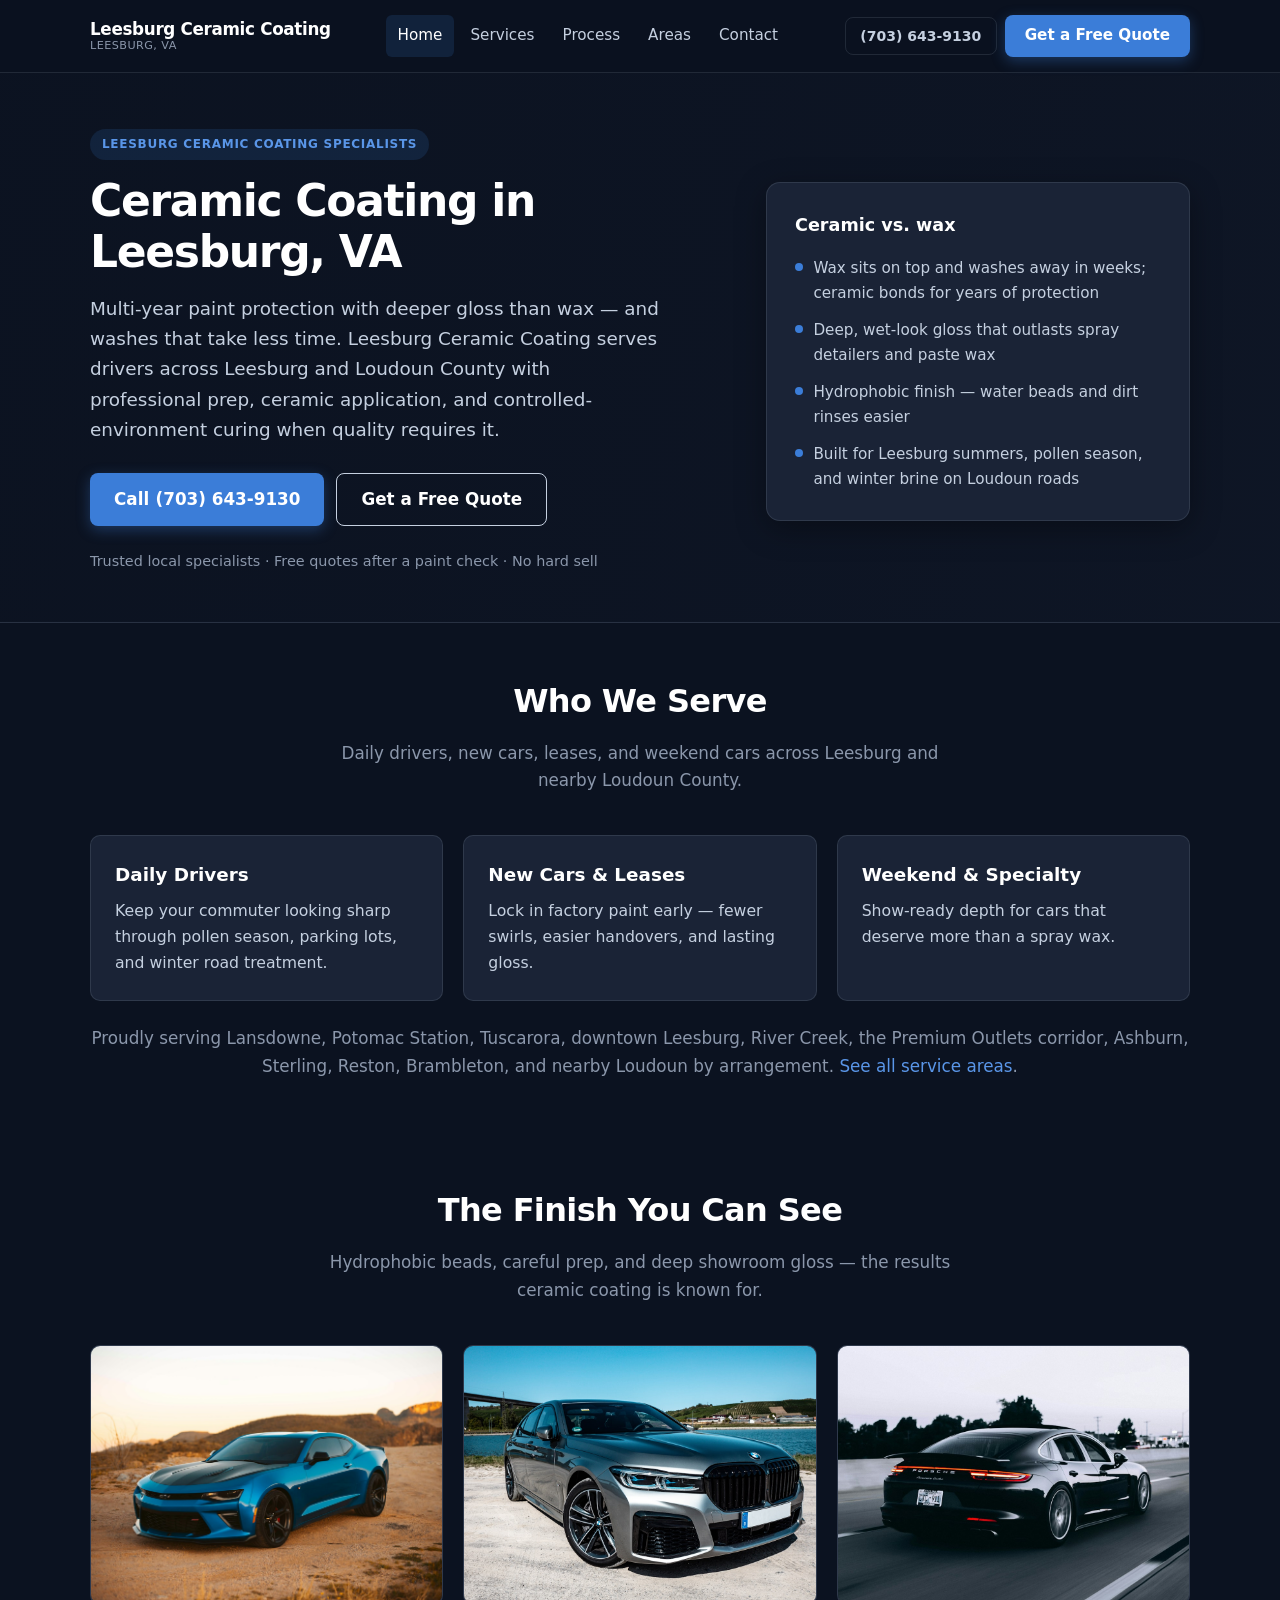
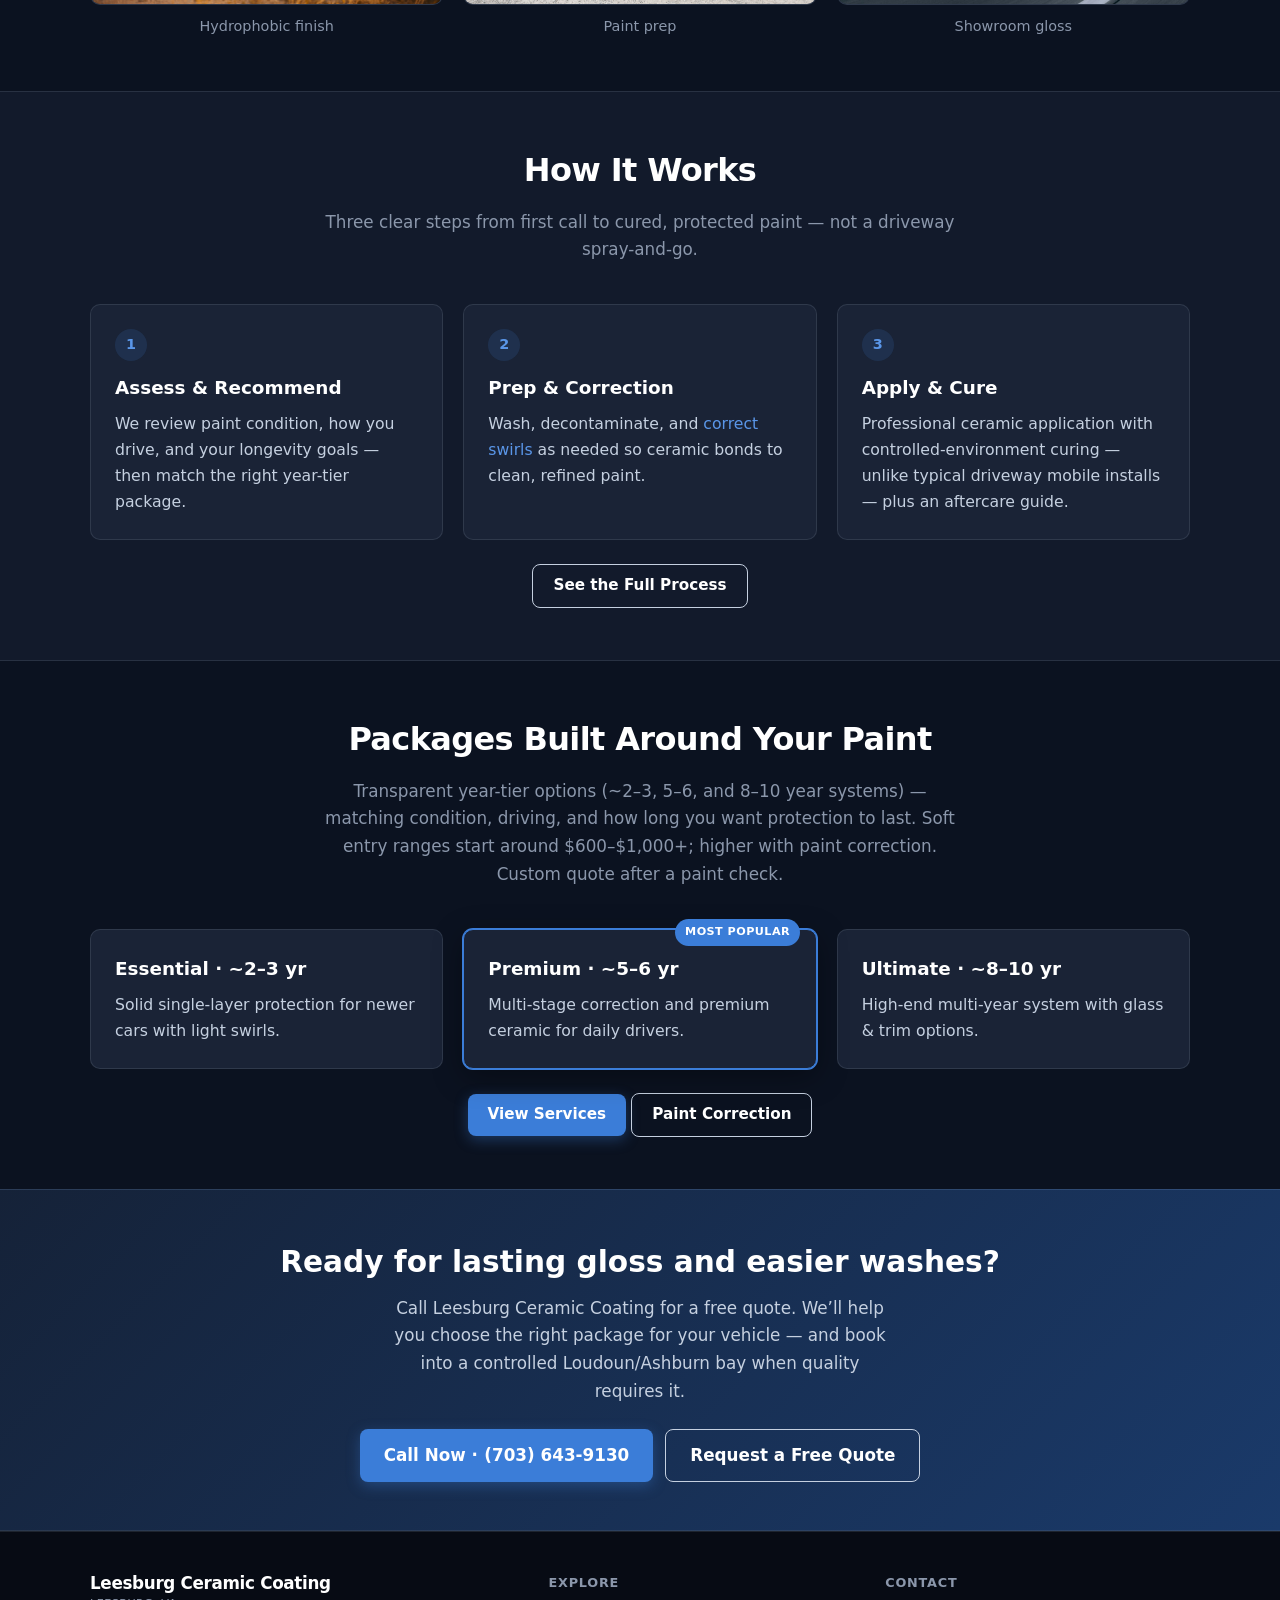
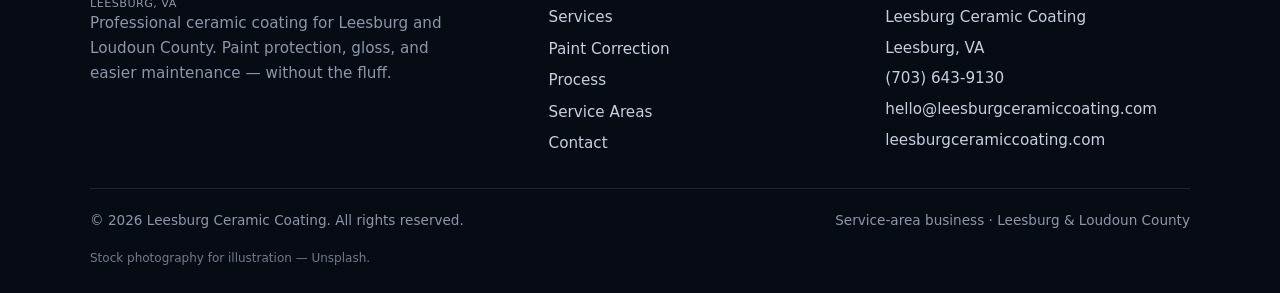
==== index.html @ f0e0c781 "Add CallRail swap.js tracking" ====
<!DOCTYPE html>
<html lang="en">
<head>
  <meta charset="UTF-8">
  <meta name="viewport" content="width=device-width, initial-scale=1">
  <title>Ceramic Coating in Leesburg, VA | Leesburg Ceramic Coating</title>
  <meta name="description" content="Ceramic coating in Leesburg, VA — multi-year paint protection, deeper gloss than wax, and easier washes. Loudoun County ceramic coating specialists. Call (703) 643-9130 for a free quote.">
  <link rel="canonical" href="https://leesburgceramiccoating.com/">
  <meta property="og:type" content="website">
  <meta property="og:title" content="Ceramic Coating in Leesburg, VA | Leesburg Ceramic Coating">
  <meta property="og:description" content="Ceramic coating in Leesburg, VA — multi-year paint protection, deeper gloss than wax, and easier washes. Call (703) 643-9130 for a free quote.">
  <meta property="og:url" content="https://leesburgceramiccoating.com/">
  <meta property="og:site_name" content="Leesburg Ceramic Coating">
  <meta name="twitter:card" content="summary">
  <meta name="twitter:title" content="Ceramic Coating in Leesburg, VA | Leesburg Ceramic Coating">
  <meta name="twitter:description" content="Ceramic coating in Leesburg, VA. Call (703) 643-9130 for a free quote.">
  <link rel="icon" href="favicon.svg" type="image/svg+xml">
  <link rel="stylesheet" href="css/styles.css">
  <script type="application/ld+json">
  {
    "@context": "https://schema.org",
    "@type": "LocalBusiness",
    "name": "Leesburg Ceramic Coating",
    "url": "https://leesburgceramiccoating.com",
    "telephone": "+17036439130",
    "email": "hello@leesburgceramiccoating.com",
    "priceRange": "$$",
    "description": "Leesburg ceramic coating specialists serving Leesburg and Loudoun County, VA. Controlled-environment curing when quality requires it.",
    "areaServed": [
      {"@type": "City", "name": "Leesburg", "containedInPlace": {"@type": "State", "name": "Virginia"}},
      {"@type": "Place", "name": "Lansdowne"},
      {"@type": "Place", "name": "River Creek"},
      {"@type": "Place", "name": "Potomac Station"},
      {"@type": "Place", "name": "Tuscarora"},
      {"@type": "Place", "name": "Downtown Leesburg"},
      {"@type": "Place", "name": "Exeter"},
      {"@type": "Place", "name": "Raspberry Falls"},
      {"@type": "City", "name": "Ashburn"},
      {"@type": "City", "name": "Sterling"},
      {"@type": "City", "name": "Reston"},
      {"@type": "City", "name": "Brambleton"},
      {"@type": "City", "name": "Purcellville"},
      {"@type": "City", "name": "Hamilton"}
    ]
  }
  </script>
</head>
<body>
  <header class="site-header">
    <div class="container header-inner">
      <a class="logo" href="index.html">Leesburg Ceramic Coating<span>Leesburg, VA</span></a>
      <button class="nav-toggle" type="button" aria-expanded="false" aria-controls="main-nav">Menu</button>
      <nav class="main-nav" id="main-nav" aria-label="Primary">
        <a href="index.html" aria-current="page">Home</a>
        <a href="services.html">Services</a>
        <a href="process.html">Process</a>
        <a href="areas.html">Areas</a>
        <a href="contact.html">Contact</a>
      </nav>
      <div class="header-cta">
        <a class="btn btn-ghost js-phone-link js-phone" href="tel:+17036439130">(703) 643-9130</a>
        <a class="btn btn-primary" href="contact.html">Get a Free Quote</a>
      </div>
    </div>
  </header>

  <main>
    <section class="hero hero--photo" style="--hero-bg: url('images/sports-car.jpg')">
      <div class="container hero-grid">
        <div>
          <p class="hero-badge">Leesburg ceramic coating specialists</p>
          <h1>Ceramic Coating in Leesburg, VA</h1>
          <p class="hero-lead">Multi-year paint protection with deeper gloss than wax — and washes that take less time. Leesburg Ceramic Coating serves drivers across Leesburg and Loudoun County with professional prep, ceramic application, and controlled-environment curing when quality requires it.</p>
          <div class="hero-actions">
            <a class="btn btn-primary btn-lg js-phone-link" href="tel:+17036439130">Call <span class="js-phone">(703) 643-9130</span></a>
            <a class="btn btn-outline btn-lg" href="contact.html">Get a Free Quote</a>
          </div>
          <p class="hero-note">Trusted local specialists · Free quotes after a paint check · No hard sell</p>
        </div>
        <aside class="hero-card" aria-label="Why choose ceramic coating">
          <h2>Ceramic vs. wax</h2>
          <ul>
            <li>Wax sits on top and washes away in weeks; ceramic bonds for years of protection</li>
            <li>Deep, wet-look gloss that outlasts spray detailers and paste wax</li>
            <li>Hydrophobic finish — water beads and dirt rinses easier</li>
            <li>Built for Leesburg summers, pollen season, and winter brine on Loudoun roads</li>
          </ul>
        </aside>
      </div>
    </section>

    <section class="section">
      <div class="container">
        <div class="section-header">
          <h2>Who We Serve</h2>
          <p>Daily drivers, new cars, leases, and weekend cars across Leesburg and nearby Loudoun County.</p>
        </div>
        <div class="grid-3">
          <article class="card">
            <h3>Daily Drivers</h3>
            <p>Keep your commuter looking sharp through pollen season, parking lots, and winter road treatment.</p>
          </article>
          <article class="card">
            <h3>New Cars &amp; Leases</h3>
            <p>Lock in factory paint early — fewer swirls, easier handovers, and lasting gloss.</p>
          </article>
          <article class="card">
            <h3>Weekend &amp; Specialty</h3>
            <p>Show-ready depth for cars that deserve more than a spray wax.</p>
          </article>
        </div>
        <p class="text-center muted mt-3">Proudly serving Lansdowne, Potomac Station, Tuscarora, downtown Leesburg, River Creek, the Premium Outlets corridor, Ashburn, Sterling, Reston, Brambleton, and nearby Loudoun by arrangement. <a href="areas.html">See all service areas</a>.</p>
      </div>
    </section>

    <section class="section" aria-label="Finish gallery">
      <div class="container">
        <div class="section-header">
          <h2>The Finish You Can See</h2>
          <p>Hydrophobic beads, careful prep, and deep showroom gloss — the results ceramic coating is known for.</p>
        </div>
        <div class="photo-grid">
          <figure>
            <div class="img-frame"><img src="images/water-beads.jpg" alt="Water beading on ceramic-coated paint" width="800" height="520" loading="lazy"></div>
            <figcaption>Hydrophobic finish</figcaption>
          </figure>
          <figure>
            <div class="img-frame"><img src="images/detailing.jpg" alt="Paint detailing and surface prep" width="800" height="520" loading="lazy"></div>
            <figcaption>Paint prep</figcaption>
          </figure>
          <figure>
            <div class="img-frame"><img src="images/gloss.jpg" alt="High-gloss ceramic coated vehicle finish" width="800" height="520" loading="lazy"></div>
            <figcaption>Showroom gloss</figcaption>
          </figure>
        </div>
      </div>
    </section>

    <section class="section section-alt">
      <div class="container">
        <div class="section-header">
          <h2>How It Works</h2>
          <p>Three clear steps from first call to cured, protected paint — not a driveway spray-and-go.</p>
        </div>
        <div class="grid-3">
          <article class="card">
            <div class="step-num" aria-hidden="true">1</div>
            <h3>Assess &amp; Recommend</h3>
            <p>We review paint condition, how you drive, and your longevity goals — then match the right year-tier package.</p>
          </article>
          <article class="card">
            <div class="step-num" aria-hidden="true">2</div>
            <h3>Prep &amp; Correction</h3>
            <p>Wash, decontaminate, and <a href="paint-correction.html">correct swirls</a> as needed so ceramic bonds to clean, refined paint.</p>
          </article>
          <article class="card">
            <div class="step-num" aria-hidden="true">3</div>
            <h3>Apply &amp; Cure</h3>
            <p>Professional ceramic application with controlled-environment curing — unlike typical driveway mobile installs — plus an aftercare guide.</p>
          </article>
        </div>
        <p class="text-center mt-3"><a class="btn btn-outline" href="process.html">See the Full Process</a></p>
      </div>
    </section>

    <section class="section">
      <div class="container">
        <div class="section-header">
          <h2>Packages Built Around Your Paint</h2>
          <p>Transparent year-tier options (~2–3, 5–6, and 8–10 year systems) — matching condition, driving, and how long you want protection to last. Soft entry ranges start around $600–$1,000+; higher with paint correction. Custom quote after a paint check.</p>
        </div>
        <div class="grid-3">
          <article class="card">
            <h3>Essential · ~2–3 yr</h3>
            <p>Solid single-layer protection for newer cars with light swirls.</p>
          </article>
          <article class="card card-popular">
            <span class="card-badge">Most Popular</span>
            <h3>Premium · ~5–6 yr</h3>
            <p>Multi-stage correction and premium ceramic for daily drivers.</p>
          </article>
          <article class="card">
            <h3>Ultimate · ~8–10 yr</h3>
            <p>High-end multi-year system with glass &amp; trim options.</p>
          </article>
        </div>
        <p class="text-center mt-3"><a class="btn btn-primary" href="services.html">View Services</a> <a class="btn btn-outline" href="paint-correction.html">Paint Correction</a></p>
      </div>
    </section>

    <section class="cta-band">
      <div class="container">
        <h2>Ready for lasting gloss and easier washes?</h2>
        <p>Call Leesburg Ceramic Coating for a free quote. We’ll help you choose the right package for your vehicle — and book into a controlled Loudoun/Ashburn bay when quality requires it.</p>
        <div class="cta-actions">
          <a class="btn btn-primary btn-lg js-phone-link" href="tel:+17036439130">Call Now · <span class="js-phone">(703) 643-9130</span></a>
          <a class="btn btn-outline btn-lg" href="contact.html">Request a Free Quote</a>
        </div>
      </div>
    </section>
  </main>

  <footer class="site-footer">
    <div class="container">
      <div class="footer-grid">
        <div class="footer-brand">
          <a class="logo" href="index.html">Leesburg Ceramic Coating<span>Leesburg, VA</span></a>
          <p>Professional ceramic coating for Leesburg and Loudoun County. Paint protection, gloss, and easier maintenance — without the fluff.</p>
        </div>
        <div class="footer-col">
          <h3>Explore</h3>
          <ul>
            <li><a href="services.html">Services</a></li>
            <li><a href="paint-correction.html">Paint Correction</a></li>
            <li><a href="process.html">Process</a></li>
            <li><a href="areas.html">Service Areas</a></li>
            <li><a href="contact.html">Contact</a></li>
          </ul>
        </div>
        <div class="footer-col">
          <h3>Contact</h3>
          <div class="footer-nap">
            <span>Leesburg Ceramic Coating</span>
            <span>Leesburg, VA</span>
            <a class="js-phone-link js-phone" href="tel:+17036439130">(703) 643-9130</a>
            <a href="mailto:hello@leesburgceramiccoating.com">hello@leesburgceramiccoating.com</a>
            <a href="https://leesburgceramiccoating.com">leesburgceramiccoating.com</a>
          </div>
        </div>
      </div>
      <div class="footer-bottom">
        <span>&copy; <span id="y"></span> Leesburg Ceramic Coating. All rights reserved.</span>
        <span>Service-area business · Leesburg &amp; Loudoun County</span>
        <span class="footer-attr">Stock photography for illustration — Unsplash.</span>
      </div>
    </div>
  </footer>
  <script>document.getElementById("y").textContent = new Date().getFullYear();</script>
  <script src="js/config.js"></script>
  <script src="js/main.js"></script>
  <script type="text/javascript" src="https://cdn.callrail.com/companies/510680444/3d581bb9ada14aea2501/12/swap.js"></script>
</body>
</html>
---- css/styles.css ----
/* Leesburg Ceramic Coating — shared styles */
:root {
  --navy: #0b1220;
  --navy-2: #121a2b;
  --charcoal: #1a2336;
  --slate: #2a3548;
  --silver: #c5d0e0;
  --accent: #3b7dd8;
  --accent-hover: #5a96e8;
  --accent-soft: rgba(59, 125, 216, 0.15);
  --white: #ffffff;
  --off-white: #f4f6f9;
  --muted: #8b97ab;
  --text: #e8edf5;
  --text-dark: #1a2336;
  --border: rgba(197, 208, 224, 0.12);
  --radius: 10px;
  --shadow: 0 8px 30px rgba(0, 0, 0, 0.35);
  --max: 1100px;
  --header-h: 72px;
  --font: "Segoe UI", system-ui, -apple-system, BlinkMacSystemFont, "Helvetica Neue", Arial, sans-serif;
}

*, *::before, *::after { box-sizing: border-box; margin: 0; padding: 0; }

html { scroll-behavior: smooth; }

body {
  font-family: var(--font);
  background: var(--navy);
  color: var(--text);
  line-height: 1.65;
  font-size: 1.05rem;
  -webkit-font-smoothing: antialiased;
}

img { max-width: 100%; display: block; }
a { color: var(--accent-hover); text-decoration: none; }
a:hover { text-decoration: underline; }
ul { list-style: none; }

.container {
  width: min(100% - 2rem, var(--max));
  margin-inline: auto;
}

/* Header */
.site-header {
  position: sticky;
  top: 0;
  z-index: 100;
  background: rgba(11, 18, 32, 0.92);
  backdrop-filter: blur(12px);
  border-bottom: 1px solid var(--border);
}

.header-inner {
  display: flex;
  align-items: center;
  justify-content: space-between;
  gap: 1rem;
  min-height: var(--header-h);
}

.logo {
  font-weight: 700;
  font-size: 1.05rem;
  color: var(--white);
  letter-spacing: -0.02em;
  text-decoration: none;
  line-height: 1.25;
}
.logo:hover { text-decoration: none; color: var(--silver); }
.logo span { display: block; font-size: 0.7rem; font-weight: 500; color: var(--muted); letter-spacing: 0.04em; text-transform: uppercase; }

.nav-toggle {
  display: none;
  background: transparent;
  border: 1px solid var(--border);
  color: var(--white);
  padding: 0.45rem 0.7rem;
  border-radius: 6px;
  cursor: pointer;
  font-size: 0.9rem;
}

.nav-toggle[aria-expanded="true"] { border-color: var(--accent); }

.main-nav {
  display: flex;
  align-items: center;
  gap: 0.25rem;
}

.main-nav a {
  color: var(--silver);
  padding: 0.5rem 0.75rem;
  border-radius: 6px;
  font-size: 0.95rem;
  font-weight: 500;
  text-decoration: none;
}
.main-nav a:hover,
.main-nav a[aria-current="page"] {
  color: var(--white);
  background: var(--accent-soft);
  text-decoration: none;
}

.header-cta {
  display: flex;
  align-items: center;
  gap: 0.5rem;
  flex-shrink: 0;
}

.btn {
  display: inline-flex;
  align-items: center;
  justify-content: center;
  gap: 0.4rem;
  padding: 0.7rem 1.25rem;
  border-radius: 8px;
  font-weight: 600;
  font-size: 0.95rem;
  border: none;
  cursor: pointer;
  text-decoration: none;
  transition: background 0.15s, transform 0.1s, box-shadow 0.15s;
  line-height: 1.3;
}
.btn:hover { text-decoration: none; transform: translateY(-1px); }
.btn:active { transform: translateY(0); }

.btn-primary {
  background: var(--accent);
  color: var(--white);
  box-shadow: 0 4px 14px rgba(59, 125, 216, 0.35);
}
.btn-primary:hover { background: var(--accent-hover); color: var(--white); }

.btn-outline {
  background: transparent;
  color: var(--white);
  border: 1px solid var(--silver);
}
.btn-outline:hover { background: rgba(255,255,255,0.06); color: var(--white); border-color: var(--white); }

.btn-ghost {
  background: transparent;
  color: var(--silver);
  border: 1px solid var(--border);
  padding: 0.55rem 0.9rem;
  font-size: 0.875rem;
}
.btn-ghost:hover { color: var(--white); border-color: var(--accent); }

.btn-lg { padding: 0.9rem 1.5rem; font-size: 1.05rem; }
.btn-block { width: 100%; }

/* Hero */
.hero {
  position: relative;
  isolation: isolate;
  padding: 3.5rem 0 3rem;
  min-height: 420px;
  display: flex;
  align-items: center;
  background-color: var(--navy-2);
  background-image:
    radial-gradient(ellipse 80% 60% at 70% 20%, rgba(59, 125, 216, 0.18), transparent 55%),
    linear-gradient(180deg, var(--navy-2) 0%, var(--navy) 100%);
  background-size: cover;
  background-position: center;
  background-repeat: no-repeat;
  border-bottom: 1px solid var(--border);
}
.hero.hero--photo {
  background-image:
    linear-gradient(105deg, rgba(11, 18, 32, 0.92) 0%, rgba(11, 18, 32, 0.78) 45%, rgba(11, 18, 32, 0.55) 100%),
    var(--hero-bg, none);
}
.hero > .container {
  position: relative;
  z-index: 1;
  width: min(100% - 2rem, var(--max));
}

.hero-grid {
  display: grid;
  gap: 2.5rem;
  align-items: center;
}

@media (min-width: 800px) {
  .hero-grid { grid-template-columns: 1.2fr 0.8fr; }
}

.hero-badge {
  display: inline-block;
  font-size: 0.75rem;
  font-weight: 600;
  letter-spacing: 0.06em;
  text-transform: uppercase;
  color: var(--accent-hover);
  background: var(--accent-soft);
  padding: 0.35rem 0.75rem;
  border-radius: 999px;
  margin-bottom: 1rem;
}

.hero h1 {
  font-size: clamp(1.85rem, 4.5vw, 2.75rem);
  line-height: 1.15;
  letter-spacing: -0.03em;
  color: var(--white);
  margin-bottom: 1rem;
}

.hero-lead {
  font-size: 1.15rem;
  color: var(--silver);
  max-width: 36rem;
  margin-bottom: 1.75rem;
}

.hero-actions {
  display: flex;
  flex-wrap: wrap;
  gap: 0.75rem;
  margin-bottom: 1.5rem;
}

.hero-note {
  font-size: 0.9rem;
  color: var(--muted);
}

.hero-card {
  background: var(--charcoal);
  border: 1px solid var(--border);
  border-radius: calc(var(--radius) + 4px);
  padding: 1.75rem;
  box-shadow: var(--shadow);
}

.hero-card h2 {
  font-size: 1.1rem;
  color: var(--white);
  margin-bottom: 1rem;
}

.hero-card ul { display: grid; gap: 0.75rem; }
.hero-card li {
  display: flex;
  gap: 0.65rem;
  align-items: flex-start;
  color: var(--silver);
  font-size: 0.95rem;
}
.hero-card li::before {
  content: "";
  flex-shrink: 0;
  width: 8px;
  height: 8px;
  margin-top: 0.45rem;
  border-radius: 50%;
  background: var(--accent);
}

/* Sections */
.section { padding: 3.25rem 0; }
.section-alt { background: var(--navy-2); border-block: 1px solid var(--border); }
.section-light {
  background: var(--off-white);
  color: var(--text-dark);
  border-block: 1px solid #dde3ee;
}
.section-light h2,
.section-light h3 { color: var(--navy); }
.section-light p,
.section-light li { color: #3a4558; }
.section-light .muted { color: #5a667a; }

.section-header {
  text-align: center;
  max-width: 40rem;
  margin: 0 auto 2.5rem;
}
.section-header h2 {
  font-size: clamp(1.5rem, 3vw, 2rem);
  letter-spacing: -0.02em;
  color: var(--white);
  margin-bottom: 0.75rem;
}
.section-header p { color: var(--muted); }

.section-light .section-header h2 { color: var(--navy); }
.section-light .section-header p { color: #5a667a; }

/* Cards / grids */
.grid-3 {
  display: grid;
  gap: 1.25rem;
}
@media (min-width: 700px) {
  .grid-3 { grid-template-columns: repeat(3, 1fr); }
}

.grid-2 {
  display: grid;
  gap: 1.25rem;
}
@media (min-width: 700px) {
  .grid-2 { grid-template-columns: repeat(2, 1fr); }
}

.card {
  background: var(--charcoal);
  border: 1px solid var(--border);
  border-radius: var(--radius);
  padding: 1.5rem;
}
.card h3 {
  font-size: 1.15rem;
  color: var(--white);
  margin-bottom: 0.5rem;
}
.card p, .card li { color: var(--silver); font-size: 0.98rem; }
.card ul { margin-top: 0.75rem; display: grid; gap: 0.4rem; }
.card li {
  padding-left: 1.1rem;
  position: relative;
}
.card li::before {
  content: "–";
  position: absolute;
  left: 0;
  color: var(--accent);
}

.card-popular {
  border-color: var(--accent);
  box-shadow: 0 0 0 1px var(--accent), var(--shadow);
  position: relative;
}
.card-badge {
  position: absolute;
  top: -0.65rem;
  right: 1rem;
  background: var(--accent);
  color: var(--white);
  font-size: 0.7rem;
  font-weight: 700;
  letter-spacing: 0.04em;
  text-transform: uppercase;
  padding: 0.25rem 0.6rem;
  border-radius: 999px;
}

.section-light .card {
  background: var(--white);
  border-color: #dde3ee;
  box-shadow: 0 4px 16px rgba(11, 18, 32, 0.06);
}
.section-light .card h3 { color: var(--navy); }
.section-light .card p,
.section-light .card li { color: #3a4558; }

.step-num {
  display: inline-flex;
  align-items: center;
  justify-content: center;
  width: 2rem;
  height: 2rem;
  border-radius: 50%;
  background: var(--accent-soft);
  color: var(--accent-hover);
  font-weight: 700;
  font-size: 0.9rem;
  margin-bottom: 0.75rem;
}

/* CTA band */
.cta-band {
  padding: 3rem 0;
  background: linear-gradient(135deg, #152238 0%, #1a3a6a 100%);
  border-block: 1px solid var(--border);
  text-align: center;
}
.cta-band h2 {
  font-size: clamp(1.4rem, 3vw, 1.85rem);
  color: var(--white);
  margin-bottom: 0.5rem;
}
.cta-band p {
  color: var(--silver);
  margin-bottom: 1.5rem;
  max-width: 32rem;
  margin-inline: auto;
}
.cta-actions {
  display: flex;
  flex-wrap: wrap;
  gap: 0.75rem;
  justify-content: center;
}

/* Page hero (inner pages) */
.page-hero {
  position: relative;
  isolation: isolate;
  padding: 2.75rem 0 2rem;
  background-color: var(--navy-2);
  background-image: linear-gradient(180deg, var(--navy-2), var(--navy));
  background-size: cover;
  background-position: center;
  background-repeat: no-repeat;
  border-bottom: 1px solid var(--border);
}
.page-hero.page-hero--photo {
  min-height: 200px;
  background-image:
    linear-gradient(180deg, rgba(11, 18, 32, 0.88) 0%, rgba(11, 18, 32, 0.92) 100%),
    var(--page-hero-bg, none);
}
.page-hero > .container {
  position: relative;
  z-index: 1;
}
.page-hero h1 {
  font-size: clamp(1.75rem, 4vw, 2.4rem);
  letter-spacing: -0.02em;
  color: var(--white);
  margin-bottom: 0.75rem;
}
.page-hero p {
  color: var(--silver);
  max-width: 40rem;
  font-size: 1.1rem;
}

/* Process timeline */
.process-list {
  display: grid;
  gap: 0;
  max-width: 42rem;
  margin-inline: auto;
}
.process-item {
  display: grid;
  grid-template-columns: auto 1fr;
  gap: 1.25rem;
  padding-bottom: 2rem;
  position: relative;
}
.process-item:not(:last-child)::before {
  content: "";
  position: absolute;
  left: 1.15rem;
  top: 2.5rem;
  bottom: 0;
  width: 2px;
  background: var(--border);
}
.process-item .step-num { margin-bottom: 0; }
.process-item h3 {
  color: var(--white);
  font-size: 1.15rem;
  margin-bottom: 0.35rem;
}
.process-item p { color: var(--silver); }

/* FAQ */
.faq { display: grid; gap: 1rem; max-width: 42rem; margin-inline: auto; }
.faq details {
  background: var(--charcoal);
  border: 1px solid var(--border);
  border-radius: var(--radius);
  padding: 1rem 1.25rem;
}
.faq summary {
  cursor: pointer;
  font-weight: 600;
  color: var(--white);
  list-style: none;
}
.faq summary::-webkit-details-marker { display: none; }
.faq summary::after {
  content: "+";
  float: right;
  color: var(--accent);
  font-weight: 700;
}
.faq details[open] summary::after { content: "–"; }
.faq details p {
  margin-top: 0.75rem;
  color: var(--silver);
  font-size: 0.98rem;
}

/* Areas */
.area-tags {
  display: flex;
  flex-wrap: wrap;
  gap: 0.5rem;
  margin-top: 1rem;
}
.area-tag {
  background: var(--accent-soft);
  color: var(--accent-hover);
  padding: 0.35rem 0.75rem;
  border-radius: 999px;
  font-size: 0.875rem;
  font-weight: 500;
}

/* Contact */
.contact-grid {
  display: grid;
  gap: 2rem;
}
@media (min-width: 800px) {
  .contact-grid { grid-template-columns: 1fr 1.2fr; align-items: start; }
}

.contact-info {
  display: grid;
  gap: 1.25rem;
}
.info-block h3 {
  font-size: 0.8rem;
  text-transform: uppercase;
  letter-spacing: 0.06em;
  color: var(--muted);
  margin-bottom: 0.35rem;
}
.info-block a, .info-block p {
  color: var(--white);
  font-size: 1.1rem;
  font-weight: 600;
}
.info-block a:hover { color: var(--accent-hover); }

.contact-form {
  background: var(--charcoal);
  border: 1px solid var(--border);
  border-radius: calc(var(--radius) + 2px);
  padding: 1.75rem;
}
.contact-form h2 {
  color: var(--white);
  font-size: 1.25rem;
  margin-bottom: 0.35rem;
}
.form-note {
  font-size: 0.875rem;
  color: var(--muted);
  margin-bottom: 1.25rem;
}

.form-group {
  margin-bottom: 1rem;
}
.form-group label {
  display: block;
  font-size: 0.875rem;
  font-weight: 600;
  color: var(--silver);
  margin-bottom: 0.35rem;
}
.form-group label .req { color: var(--accent-hover); }
.form-group input,
.form-group textarea,
.form-group select {
  width: 100%;
  padding: 0.7rem 0.85rem;
  border-radius: 8px;
  border: 1px solid var(--slate);
  background: var(--navy);
  color: var(--white);
  font: inherit;
  font-size: 1rem;
}
.form-group input:focus,
.form-group textarea:focus {
  outline: 2px solid var(--accent);
  outline-offset: 1px;
  border-color: var(--accent);
}
.form-group textarea { min-height: 110px; resize: vertical; }

.form-row {
  display: grid;
  gap: 1rem;
}
@media (min-width: 500px) {
  .form-row { grid-template-columns: 1fr 1fr; }
}

.form-success {
  display: none;
  background: rgba(46, 160, 100, 0.15);
  border: 1px solid rgba(46, 160, 100, 0.4);
  color: #7ddea8;
  padding: 1rem;
  border-radius: 8px;
  margin-bottom: 1rem;
}
.form-success.is-visible { display: block; }

.form-error {
  display: none;
  background: rgba(200, 60, 60, 0.15);
  border: 1px solid rgba(200, 60, 60, 0.45);
  color: #f0a0a0;
  padding: 1rem;
  border-radius: 8px;
  margin-bottom: 1rem;
}
.form-error.is-visible { display: block; }

.form-hint {
  font-size: 0.8rem;
  color: var(--muted);
  margin-top: 0.75rem;
}

/* Footer */
.site-footer {
  background: #070b14;
  border-top: 1px solid var(--border);
  padding: 2.5rem 0 1.5rem;
  font-size: 0.95rem;
}
.footer-grid {
  display: grid;
  gap: 2rem;
  margin-bottom: 2rem;
}
@media (min-width: 700px) {
  .footer-grid { grid-template-columns: 1.4fr 1fr 1fr; }
}
.footer-brand .logo { margin-bottom: 0.75rem; }
.footer-brand p { color: var(--muted); max-width: 22rem; }
.footer-col h3 {
  font-size: 0.8rem;
  text-transform: uppercase;
  letter-spacing: 0.06em;
  color: var(--muted);
  margin-bottom: 0.75rem;
}
.footer-col ul { display: grid; gap: 0.4rem; }
.footer-col a { color: var(--silver); }
.footer-col a:hover { color: var(--white); }
.footer-nap {
  color: var(--silver);
  display: grid;
  gap: 0.35rem;
}
.footer-nap a { color: var(--silver); }
.footer-bottom {
  padding-top: 1.25rem;
  border-top: 1px solid var(--border);
  display: flex;
  flex-wrap: wrap;
  gap: 0.75rem;
  justify-content: space-between;
  color: var(--muted);
  font-size: 0.85rem;
}

/* Utility */
.muted { color: var(--muted); }
.mt-1 { margin-top: 0.5rem; }
.mt-2 { margin-top: 1rem; }
.mt-3 { margin-top: 1.5rem; }
.text-center { text-align: center; }
.sr-only,
.hp-field {
  position: absolute;
  width: 1px;
  height: 1px;
  padding: 0;
  margin: -1px;
  overflow: hidden;
  clip: rect(0,0,0,0);
  border: 0;
}

/* Mobile nav */
@media (max-width: 900px) {
  .nav-toggle { display: block; }
  .main-nav {
    display: none;
    position: absolute;
    top: var(--header-h);
    left: 0;
    right: 0;
    flex-direction: column;
    align-items: stretch;
    background: var(--navy-2);
    border-bottom: 1px solid var(--border);
    padding: 0.75rem 1rem 1rem;
    gap: 0.15rem;
  }
  .main-nav.is-open { display: flex; }
  .main-nav a { padding: 0.75rem 1rem; }
  .header-cta .btn-ghost { display: none; }
  .site-header { position: sticky; }
  .header-inner { position: relative; flex-wrap: wrap; }
  body { padding-bottom: 4.5rem; }
  .mobile-call-bar { display: flex; }
}

/* ========== Photo / media helpers ========== */
.img-frame {
  border-radius: var(--radius);
  overflow: hidden;
  border: 1px solid var(--border);
  background: var(--charcoal);
}
.img-frame img {
  width: 100%;
  height: 100%;
  object-fit: cover;
  display: block;
}

.card-img {
  margin: -1.5rem -1.5rem 1rem;
  height: 180px;
  border-radius: var(--radius) var(--radius) 0 0;
  overflow: hidden;
  border-bottom: 1px solid var(--border);
}
.card-img img {
  width: 100%;
  height: 100%;
  object-fit: cover;
}
.card-popular .card-img {
  border-radius: var(--radius) var(--radius) 0 0;
}

.photo-grid {
  display: grid;
  gap: 1.25rem;
  margin-top: 2.5rem;
}
@media (min-width: 700px) {
  .photo-grid { grid-template-columns: repeat(3, 1fr); }
}
.photo-grid figure {
  margin: 0;
}
.photo-grid .img-frame {
  height: 220px;
}
@media (min-width: 700px) {
  .photo-grid .img-frame { height: 260px; }
}
.photo-grid figcaption {
  margin-top: 0.65rem;
  font-size: 0.9rem;
  color: var(--muted);
  text-align: center;
  font-weight: 500;
}

.banner-img {
  margin-top: 1.75rem;
  height: 220px;
  max-width: 100%;
}
@media (min-width: 700px) {
  .banner-img { height: 300px; }
}
.banner-img img {
  width: 100%;
  height: 100%;
  object-fit: cover;
}

.split {
  display: grid;
  gap: 1.5rem;
  align-items: center;
  margin-bottom: 2.5rem;
}
@media (min-width: 800px) {
  .split {
    grid-template-columns: 1fr 1fr;
    gap: 2.5rem;
  }
  .split--reverse .split-media { order: 2; }
  .split--reverse .split-body { order: 1; }
}
.split-media .img-frame {
  height: 240px;
}
@media (min-width: 800px) {
  .split-media .img-frame { height: 280px; }
}
.split-body h3 {
  color: var(--white);
  font-size: 1.25rem;
  margin-bottom: 0.5rem;
}
.split-body p {
  color: var(--silver);
}
.split .step-num {
  margin-bottom: 0.75rem;
}

.contact-side-img {
  margin-top: 1.5rem;
  height: 200px;
}
@media (min-width: 800px) {
  .contact-side-img { height: 240px; }
}

.footer-attr {
  flex-basis: 100%;
  width: 100%;
  margin-top: 0.35rem;
  font-size: 0.75rem;
  color: var(--muted);
  opacity: 0.8;
}



.process-splits {
  max-width: 960px;
  margin-inline: auto;
}


/* Sticky mobile call bar — visible only under 900px */
.mobile-call-bar {
  display: none;
  position: fixed;
  bottom: 0;
  left: 0;
  right: 0;
  z-index: 200;
  gap: 0.65rem;
  padding: 0.65rem 0.85rem calc(0.65rem + env(safe-area-inset-bottom, 0px));
  background: rgba(7, 11, 20, 0.96);
  backdrop-filter: blur(12px);
  border-top: 1px solid var(--border);
  box-shadow: 0 -8px 28px rgba(0, 0, 0, 0.4);
}
.mobile-call-bar__btn {
  flex: 1;
  display: inline-flex;
  align-items: center;
  justify-content: center;
  min-height: 2.75rem;
  padding: 0.65rem 0.75rem;
  border-radius: 8px;
  font-weight: 600;
  font-size: 0.95rem;
  text-decoration: none;
  text-align: center;
}
.mobile-call-bar__btn:hover { text-decoration: none; }
.mobile-call-bar__call {
  background: var(--accent);
  color: var(--white);
  border: 1px solid transparent;
}
.mobile-call-bar__call:hover { background: var(--accent-hover); color: var(--white); }
.mobile-call-bar__quote {
  background: transparent;
  color: var(--white);
  border: 1px solid var(--slate);
}
.mobile-call-bar__quote:hover {
  border-color: var(--accent);
  color: var(--white);
}
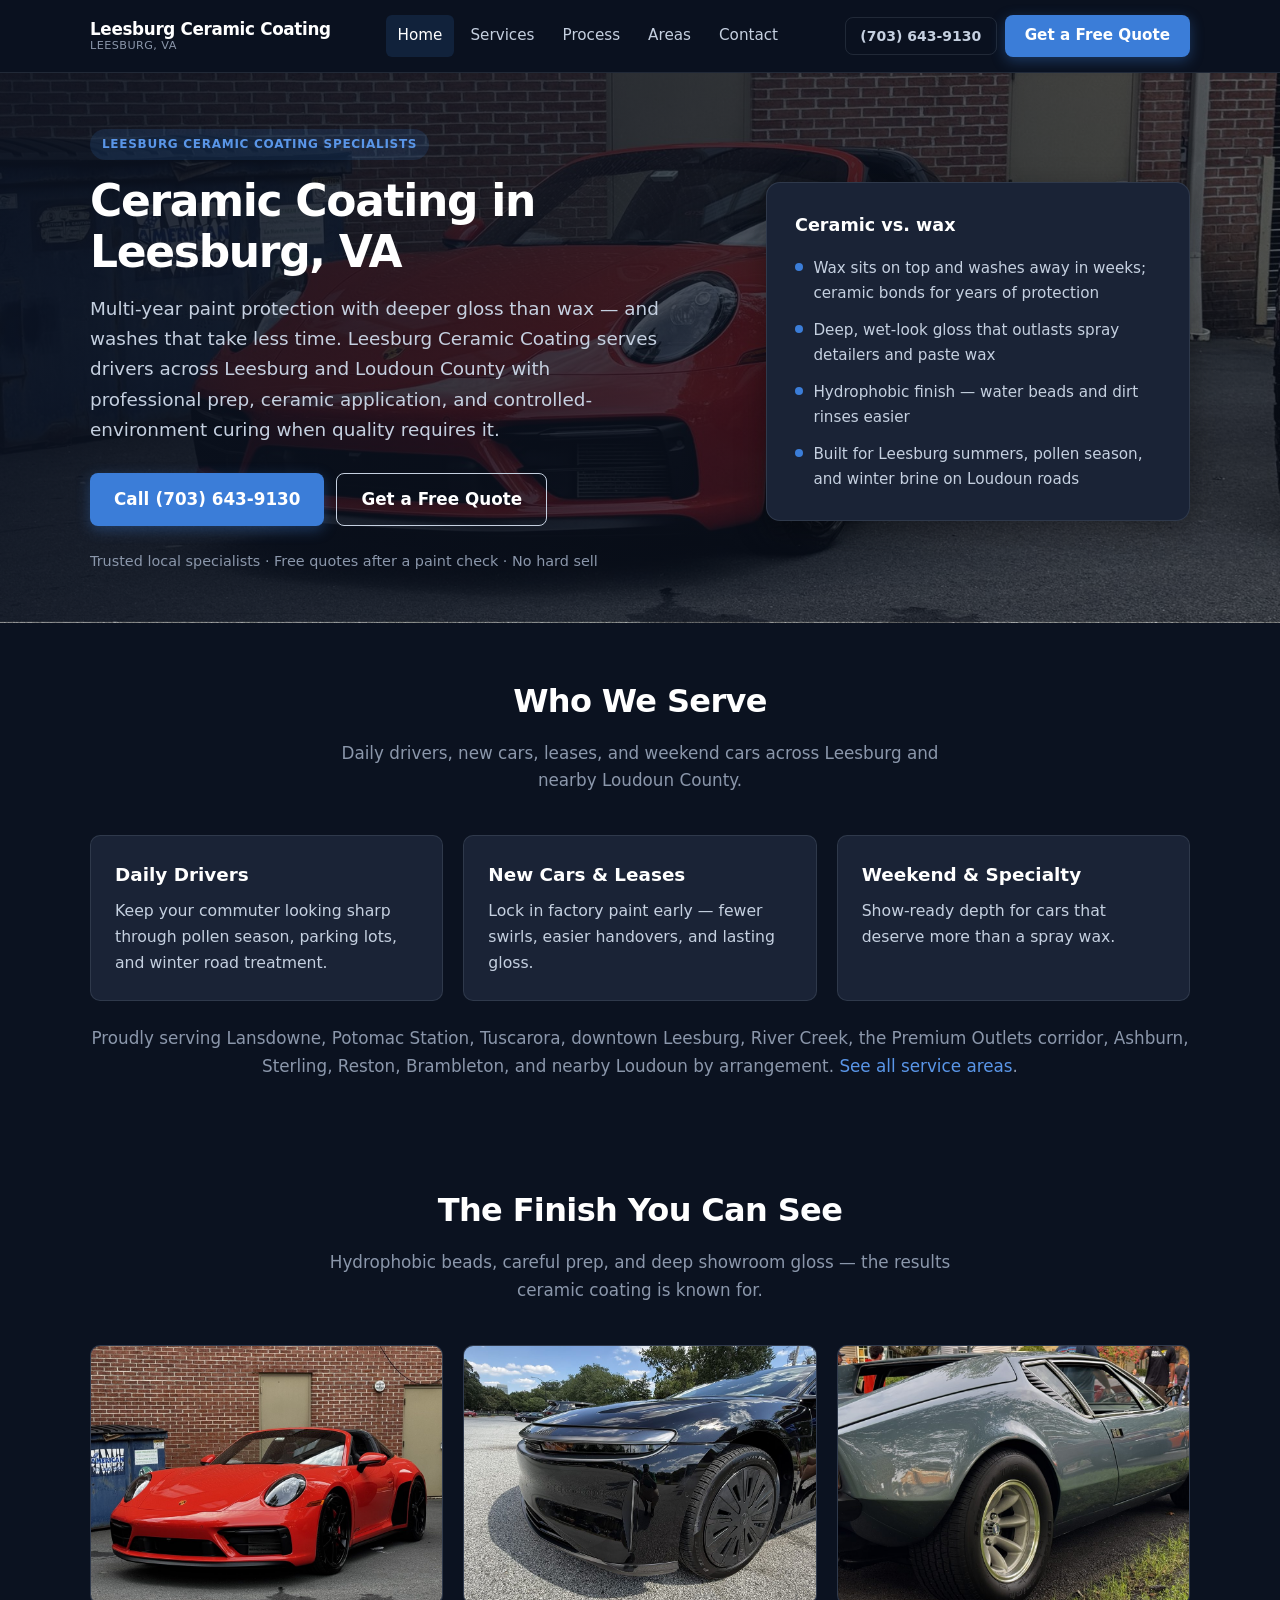
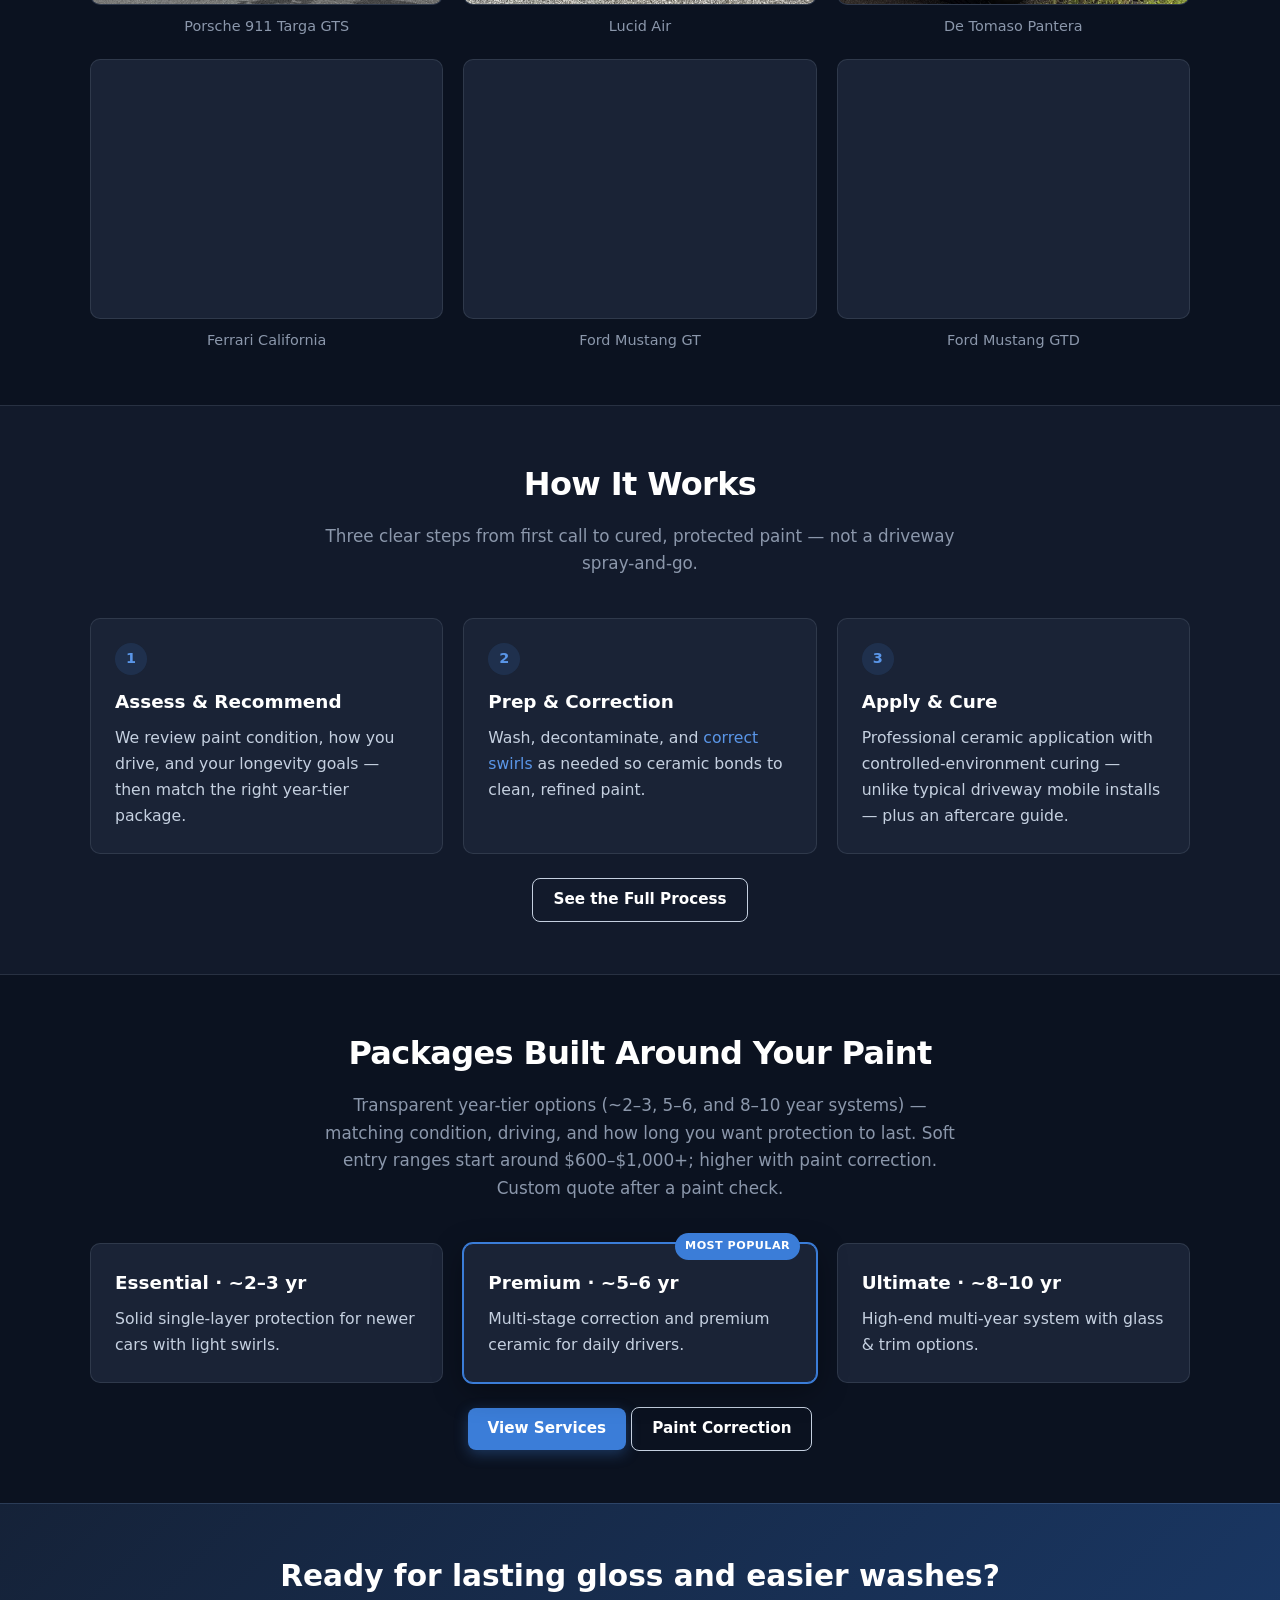
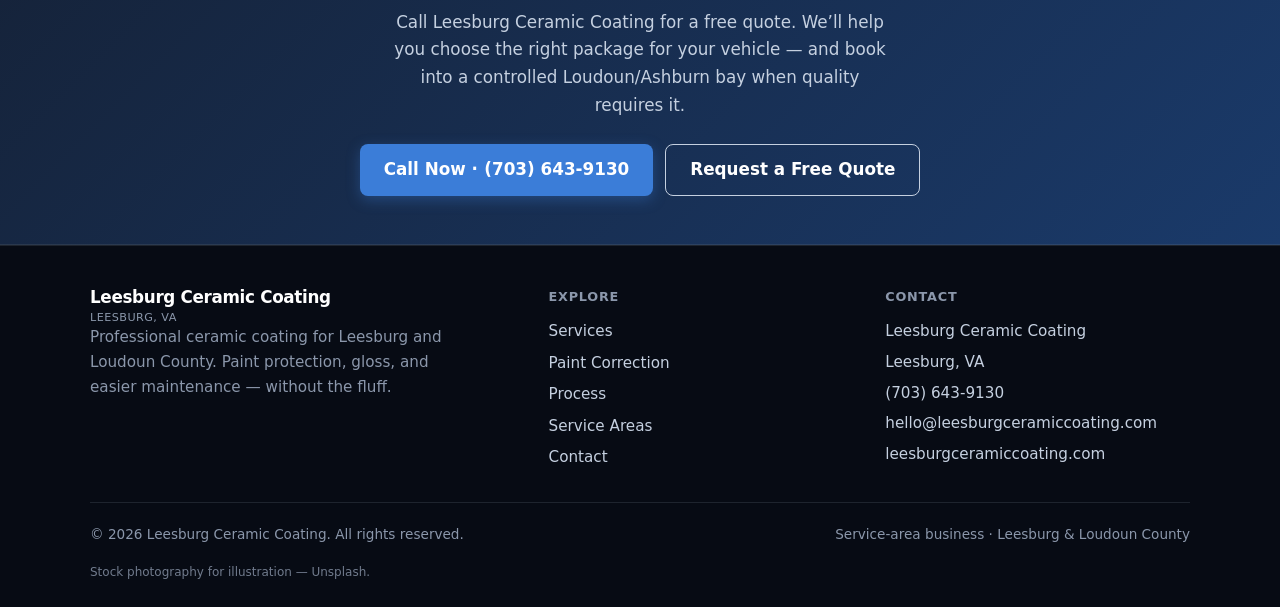
==== commit 75fe1ed4: "Use real car photos for homepage hero and gallery - Hero background: Porsche 911 Targa GTS (1600x720" ====
--- a/index.html
+++ b/index.html
@@ -65,7 +65,7 @@
   </header>
 
   <main>
-    <section class="hero hero--photo" style="--hero-bg: url('images/sports-car.jpg')">
+    <section class="hero hero--photo" style="--hero-bg: url('/images/porsche-911-targa-gts-hero.jpg')">
       <div class="container hero-grid">
         <div>
           <p class="hero-badge">Leesburg ceramic coating specialists</p>
@@ -121,16 +121,28 @@
         </div>
         <div class="photo-grid">
           <figure>
-            <div class="img-frame"><img src="images/water-beads.jpg" alt="Water beading on ceramic-coated paint" width="800" height="520" loading="lazy"></div>
-            <figcaption>Hydrophobic finish</figcaption>
-          </figure>
-          <figure>
-            <div class="img-frame"><img src="images/detailing.jpg" alt="Paint detailing and surface prep" width="800" height="520" loading="lazy"></div>
-            <figcaption>Paint prep</figcaption>
-          </figure>
-          <figure>
-            <div class="img-frame"><img src="images/gloss.jpg" alt="High-gloss ceramic coated vehicle finish" width="800" height="520" loading="lazy"></div>
-            <figcaption>Showroom gloss</figcaption>
+            <div class="img-frame"><img src="images/porsche-911-targa-gts.jpg" alt="Red Porsche 911 Targa GTS with glossy paint, parked in front of a brick wall" width="1200" height="800" loading="lazy" decoding="async"></div>
+            <figcaption>Porsche 911 Targa GTS</figcaption>
+          </figure>
+          <figure>
+            <div class="img-frame"><img src="images/lucid-air-black.jpg" alt="Black Lucid Air with glossy paint reflecting the sky" width="1200" height="800" loading="lazy" decoding="async"></div>
+            <figcaption>Lucid Air</figcaption>
+          </figure>
+          <figure>
+            <div class="img-frame"><img src="images/de-tomaso-pantera.jpg" alt="Grey-green De Tomaso Pantera, rear quarter view at a car meet" width="1200" height="800" loading="lazy" decoding="async"></div>
+            <figcaption>De Tomaso Pantera</figcaption>
+          </figure>
+          <figure>
+            <div class="img-frame"><img src="images/ferrari-california-black.jpg" alt="Black Ferrari California convertible with glossy paint at a hotel entrance" width="1200" height="800" loading="lazy" decoding="async"></div>
+            <figcaption>Ferrari California</figcaption>
+          </figure>
+          <figure>
+            <div class="img-frame"><img src="images/ford-mustang-gt-black.jpg" alt="Black Ford Mustang GT with glossy paint, parked under a tree" width="1200" height="800" loading="lazy" decoding="async"></div>
+            <figcaption>Ford Mustang GT</figcaption>
+          </figure>
+          <figure>
+            <div class="img-frame"><img src="images/ford-mustang-gtd-wheel.jpg" alt="Close-up of the front wheel and glossy dark green paint on a Ford Mustang GTD" width="1200" height="800" loading="lazy" decoding="async"></div>
+            <figcaption>Ford Mustang GTD</figcaption>
           </figure>
         </div>
       </div>
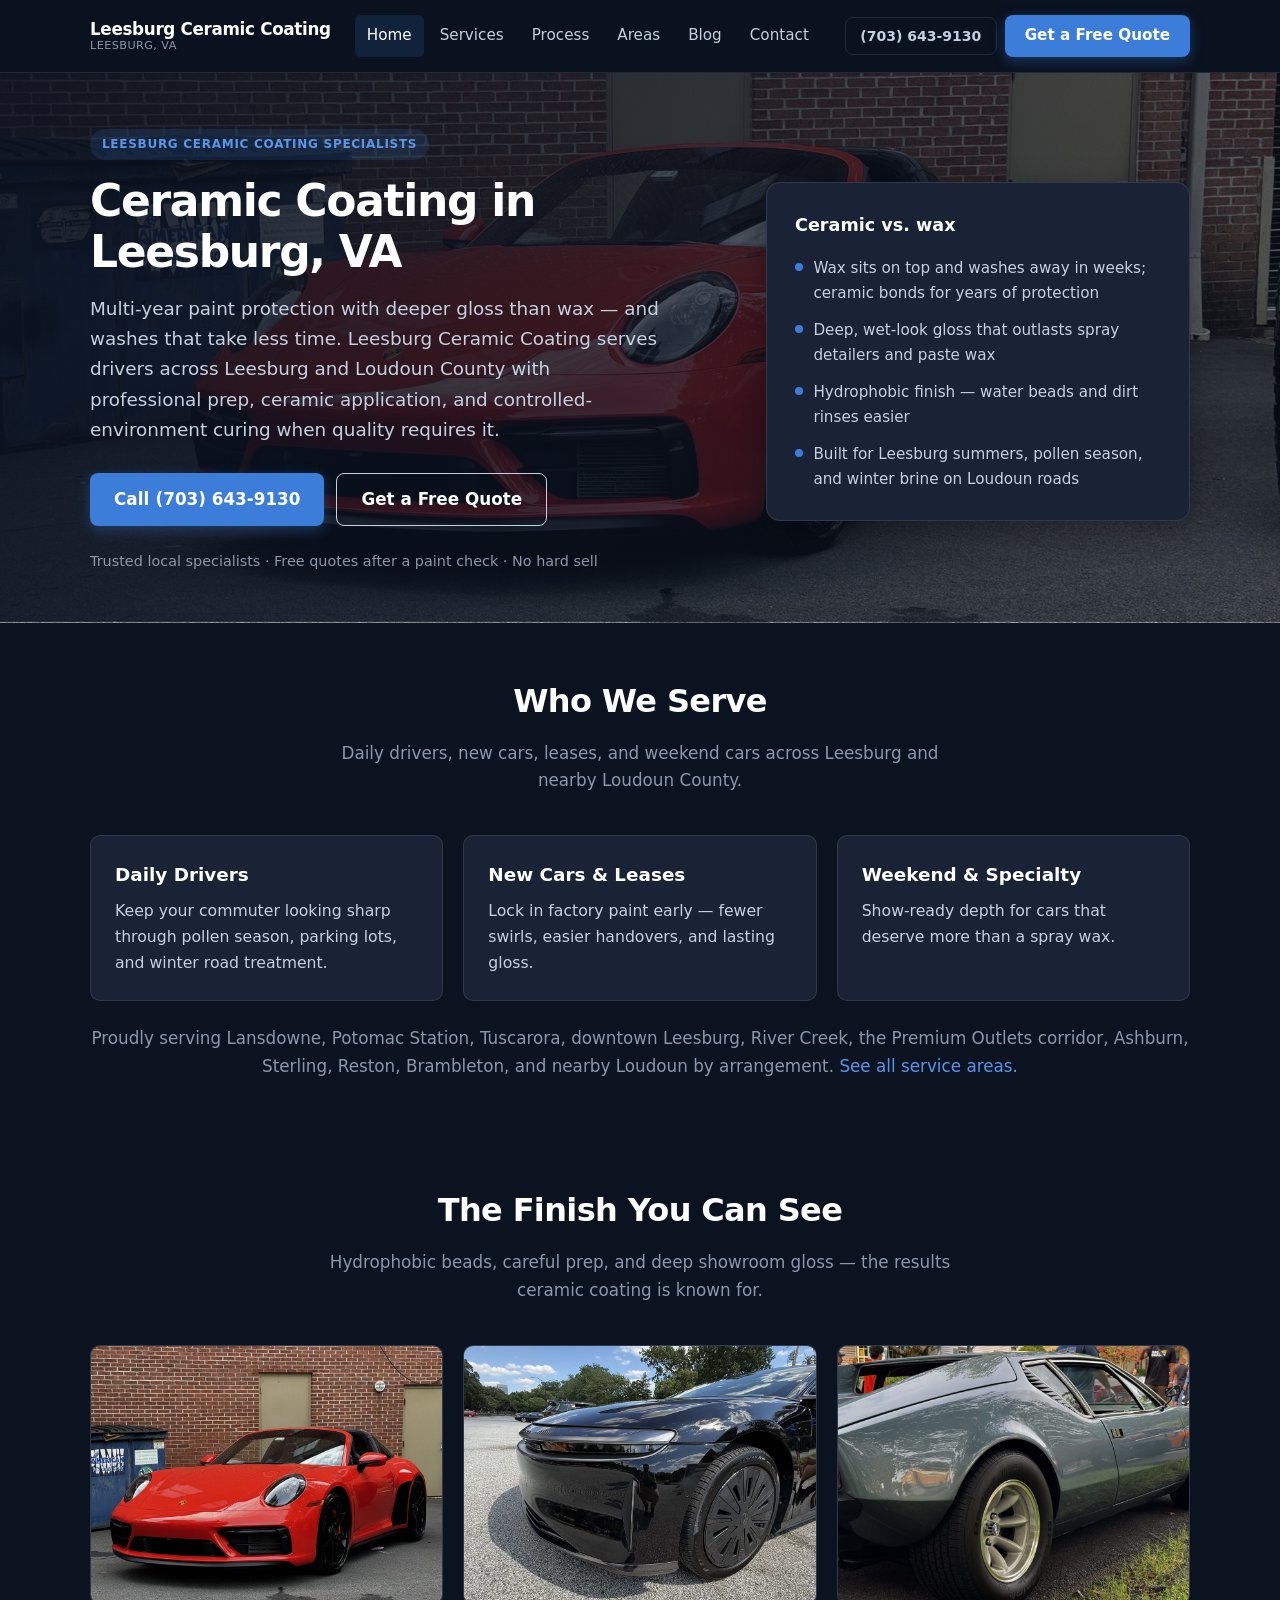
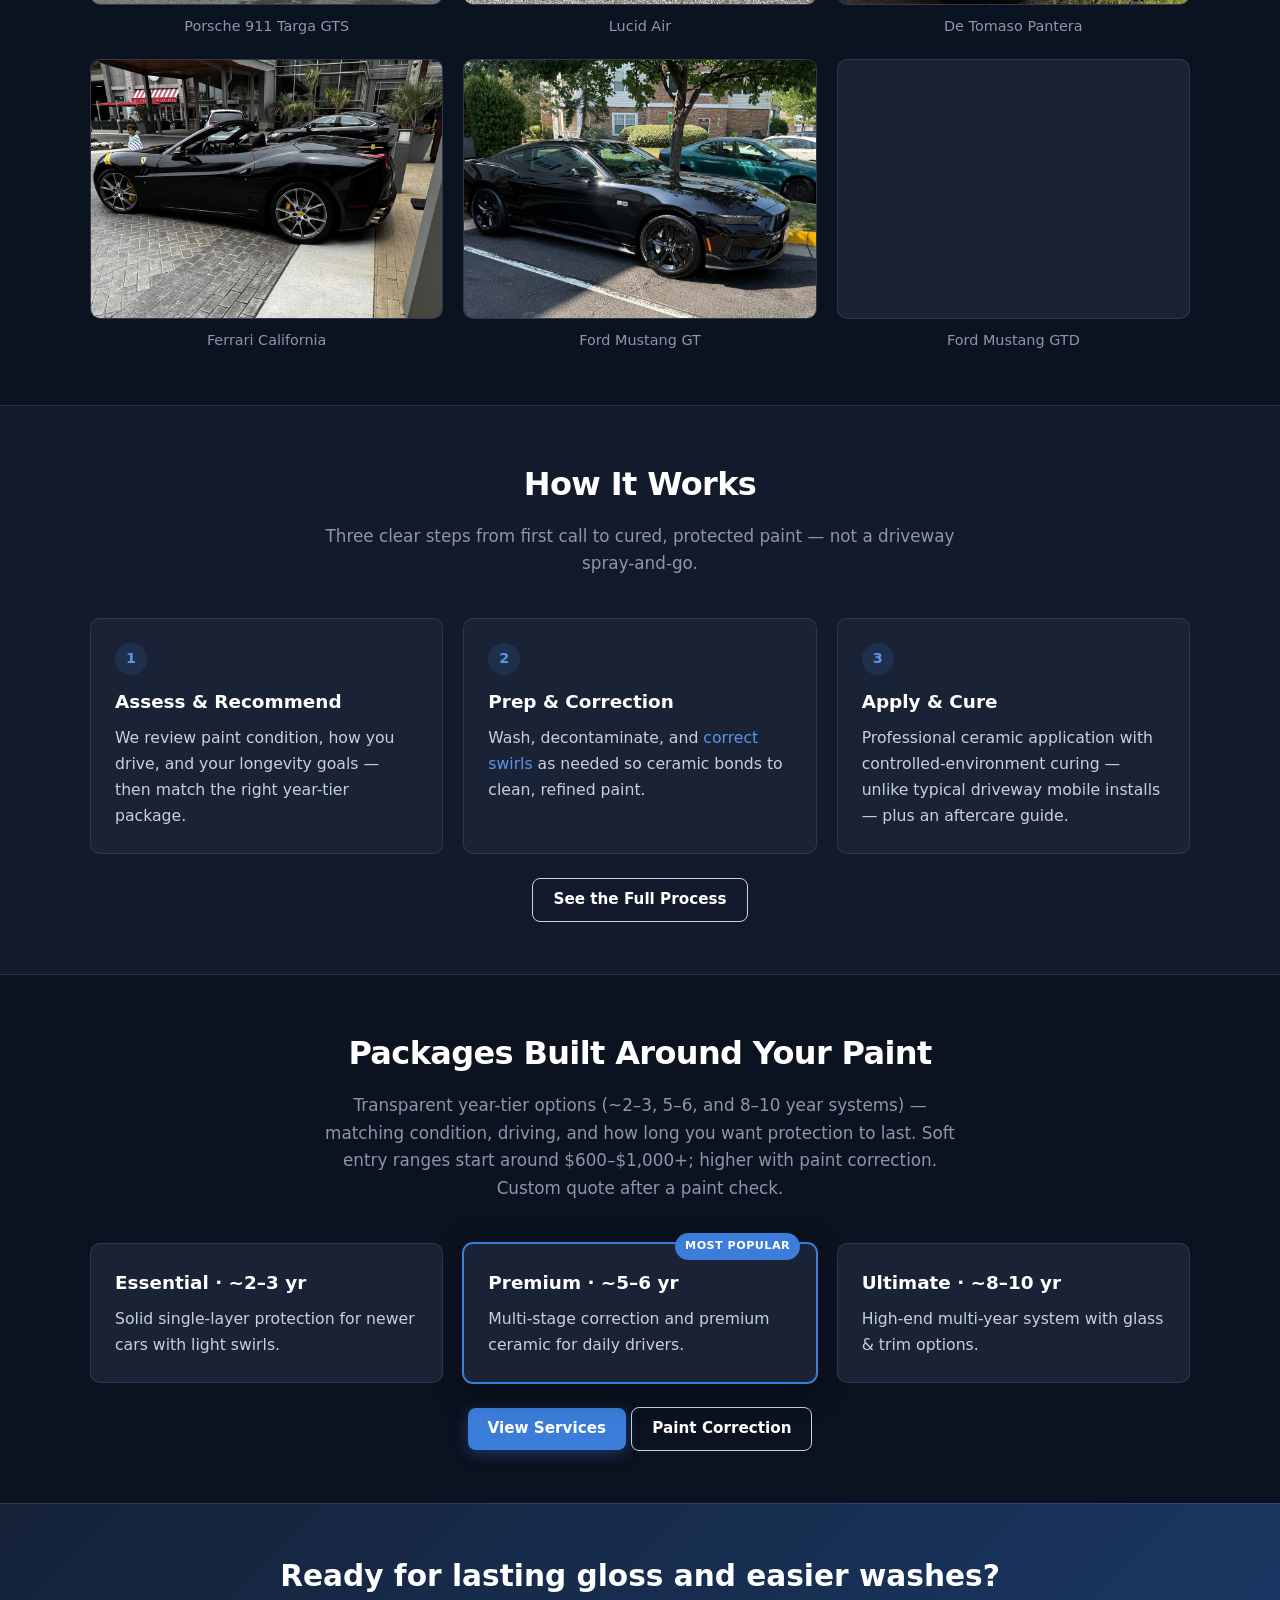
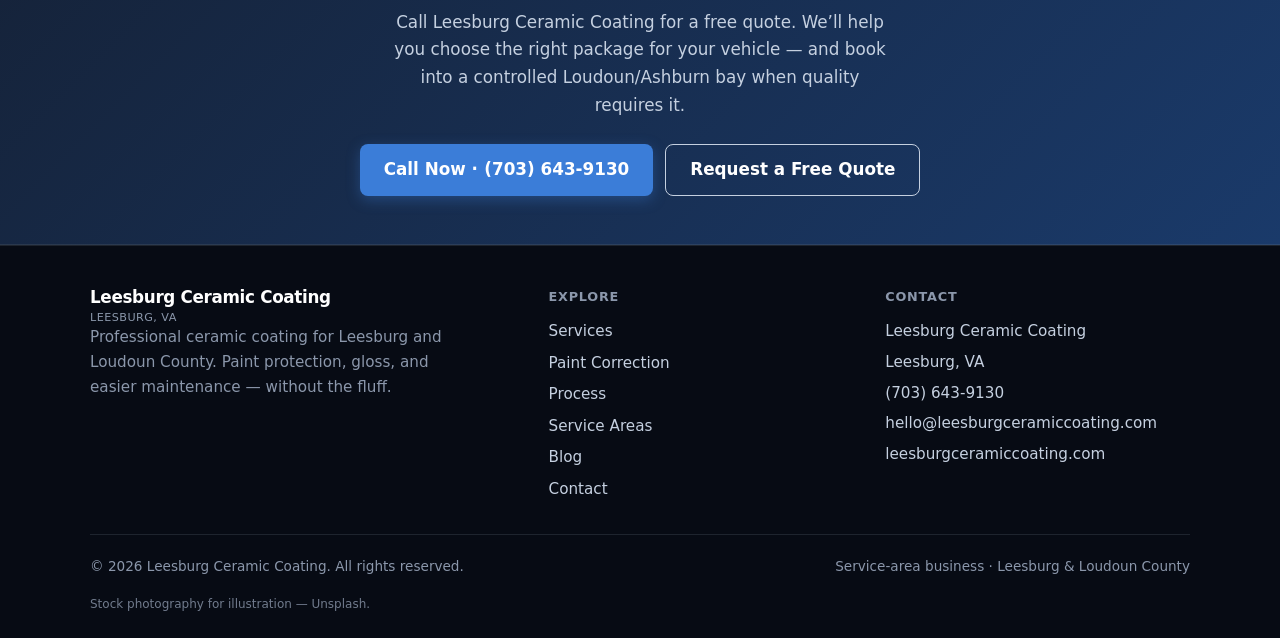
==== commit 0f0b4141: "Add blog section (3 posts), Blog nav/footer links, sitemap, related reading, hero path fix - /blog/ " ====
--- a/index.html
+++ b/index.html
@@ -55,6 +55,7 @@
         <a href="services.html">Services</a>
         <a href="process.html">Process</a>
         <a href="areas.html">Areas</a>
+        <a href="/blog/">Blog</a>
         <a href="contact.html">Contact</a>
       </nav>
       <div class="header-cta">
@@ -226,6 +227,7 @@
             <li><a href="paint-correction.html">Paint Correction</a></li>
             <li><a href="process.html">Process</a></li>
             <li><a href="areas.html">Service Areas</a></li>
+            <li><a href="/blog/">Blog</a></li>
             <li><a href="contact.html">Contact</a></li>
           </ul>
         </div>
--- a/css/styles.css
+++ b/css/styles.css
@@ -884,3 +884,63 @@
   color: var(--white);
 }
 
+
+/* ========== Blog ========== */
+.prose {
+  max-width: 70ch;
+  margin-inline: auto;
+  color: var(--silver);
+}
+.prose > * + * { margin-top: 1.1rem; }
+.prose h2 {
+  color: var(--white);
+  font-size: clamp(1.35rem, 3vw, 1.75rem);
+  letter-spacing: -0.02em;
+  line-height: 1.25;
+  margin-top: 2.5rem;
+}
+.prose h3 {
+  color: var(--white);
+  font-size: 1.15rem;
+  line-height: 1.3;
+  margin-top: 1.75rem;
+}
+.prose strong { color: var(--white); }
+.prose a { text-decoration: underline; text-underline-offset: 2px; }
+.prose ul,
+.prose ol { padding-left: 1.4rem; display: grid; gap: 0.5rem; }
+.prose ul { list-style: disc; }
+.prose ol { list-style: decimal; }
+.prose li::marker { color: var(--accent); }
+.prose blockquote {
+  border-left: 3px solid var(--accent);
+  padding-left: 1rem;
+  color: var(--text);
+}
+.prose em { color: var(--muted); }
+.prose .video-embed {
+  position: relative;
+  width: 100%;
+  aspect-ratio: 16 / 9;
+  border-radius: var(--radius);
+  overflow: hidden;
+  border: 1px solid var(--border);
+  background: var(--navy-2);
+}
+.prose .video-embed iframe {
+  position: absolute;
+  inset: 0;
+  width: 100%;
+  height: 100%;
+  border: 0;
+}
+.prose .video-embed + p { margin-top: 0.6rem; font-size: 0.9rem; }
+.post-meta { color: var(--muted); font-size: 0.95rem; margin-top: 0.75rem; }
+.blog-card { display: flex; flex-direction: column; }
+.blog-card h2 { font-size: 1.2rem; line-height: 1.3; margin-bottom: 0.5rem; }
+.blog-card h2 a { color: var(--white); }
+.blog-card p { color: var(--silver); flex: 1; }
+.blog-card .btn { align-self: flex-start; margin-top: 1rem; }
+.related-reading { max-width: 42rem; margin-inline: auto; }
+.related-reading h2 { color: var(--white); font-size: 1.35rem; margin-bottom: 0.75rem; text-align: center; }
+.related-reading ul { display: grid; gap: 0.5rem; justify-content: center; text-align: center; }
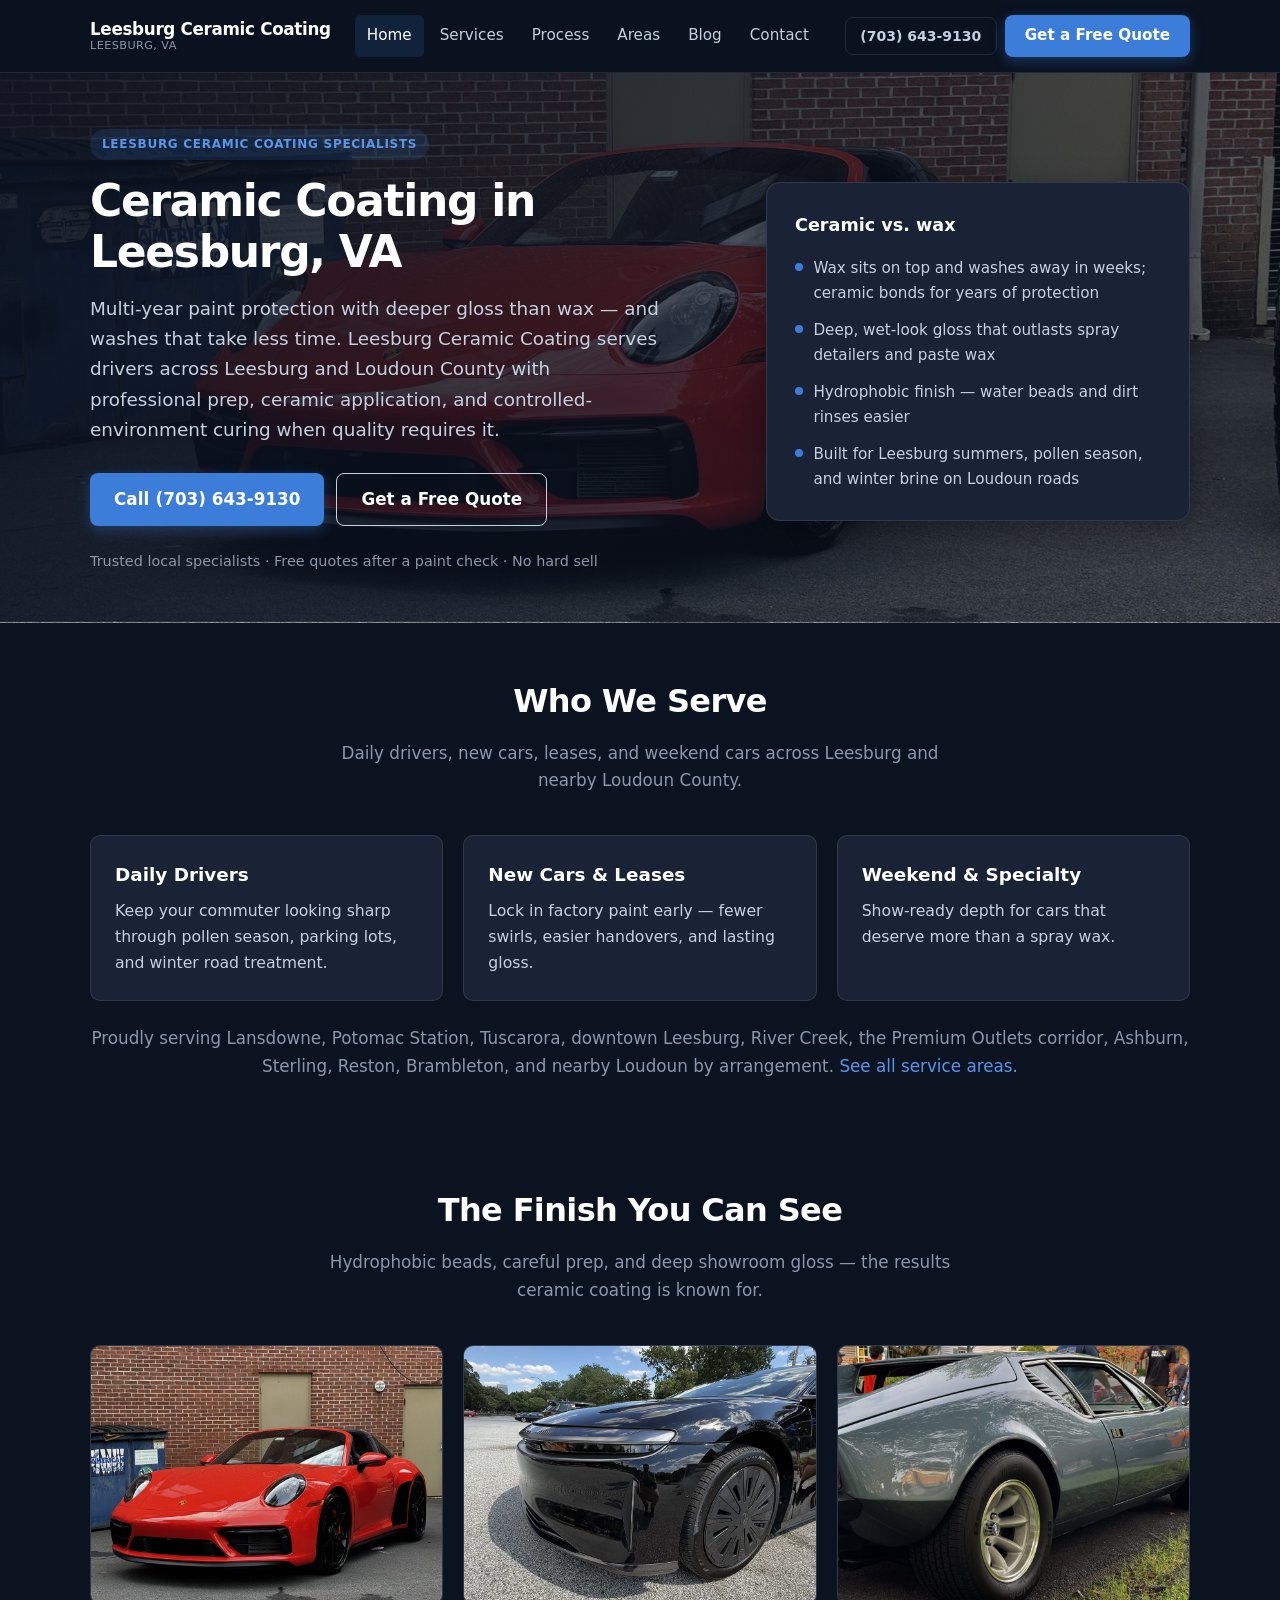
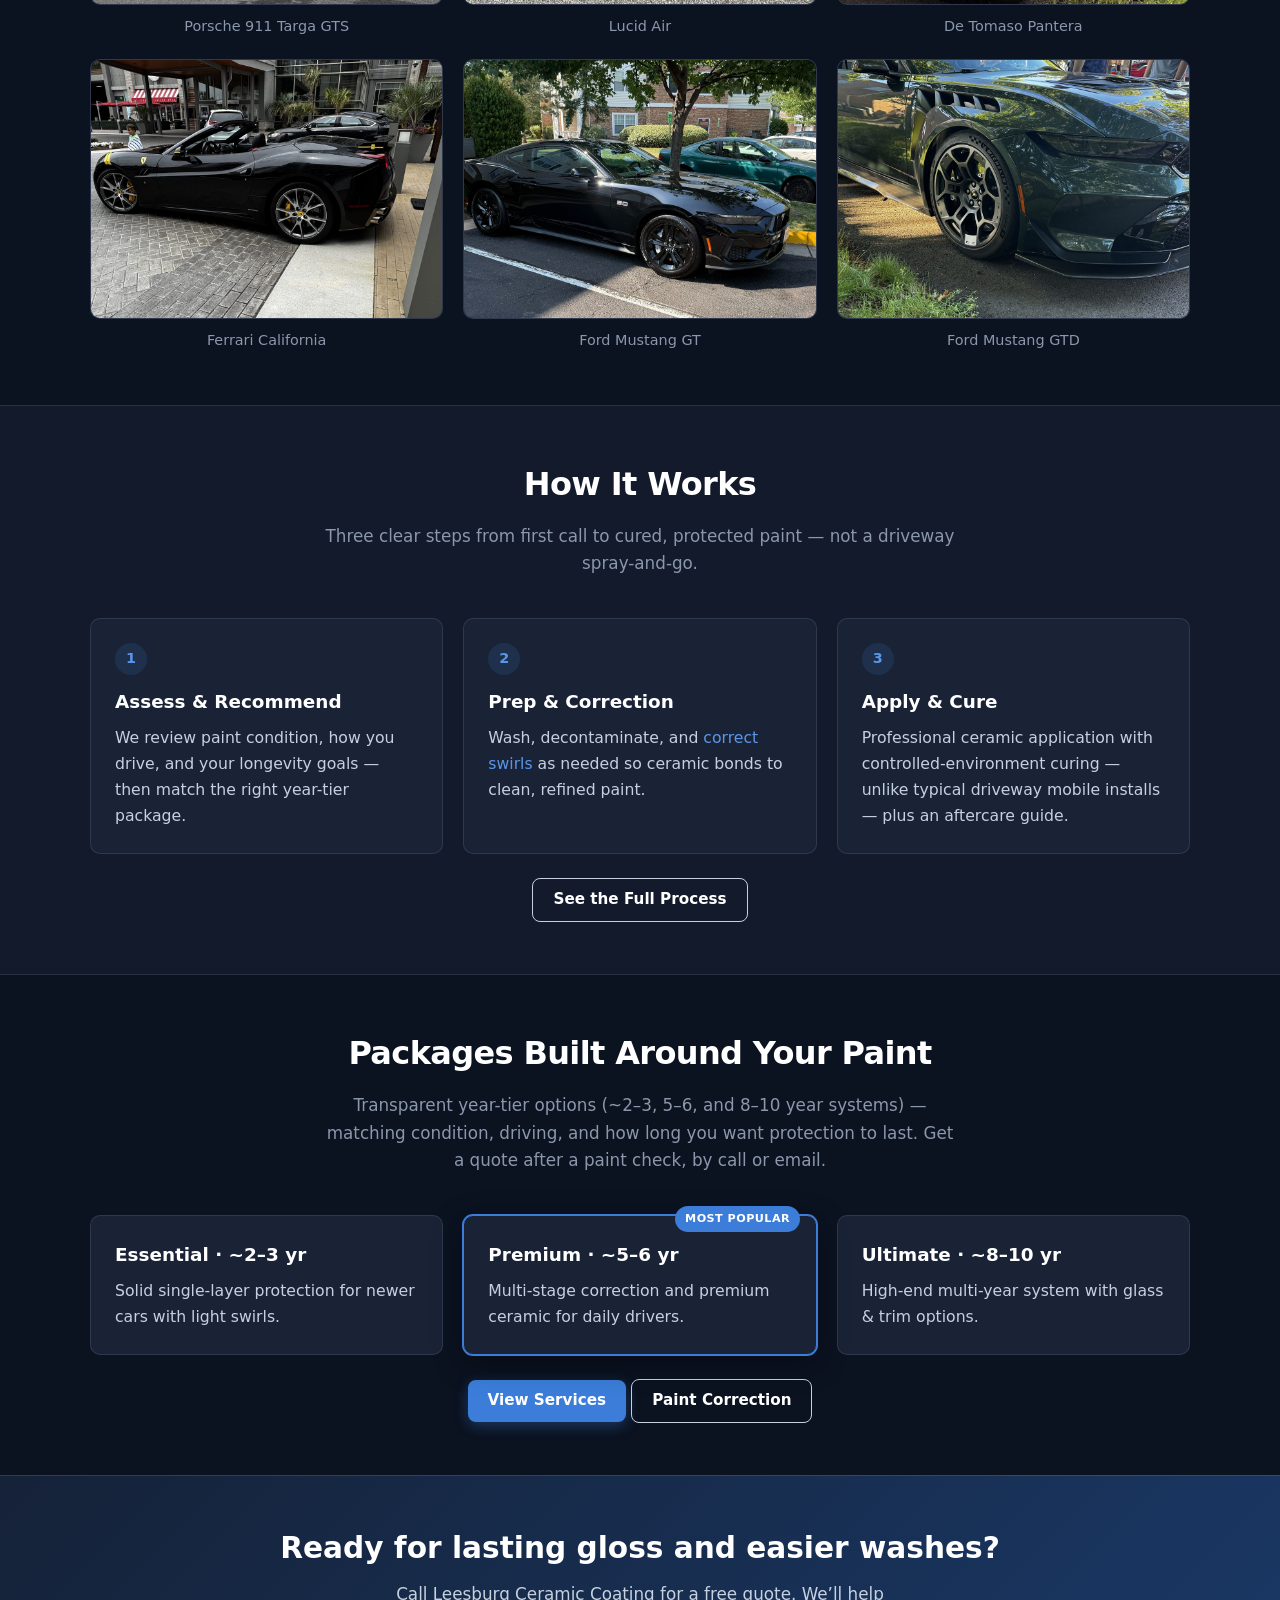
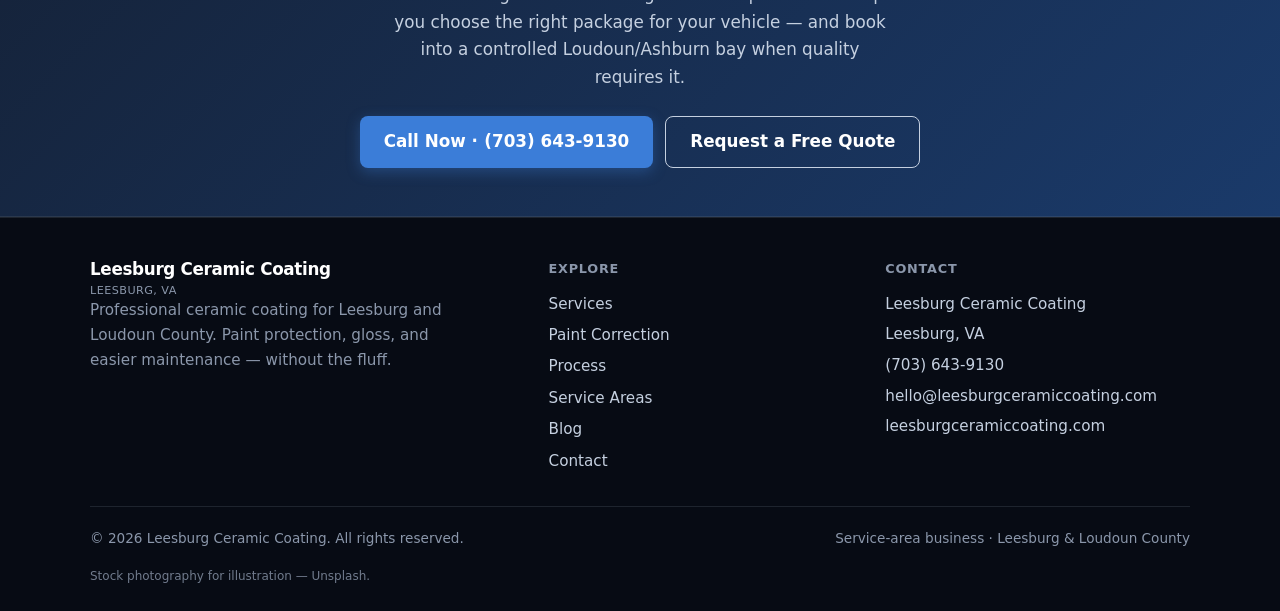
==== commit a2245c3e: "Remove all pricing site-wide (quote after paint check); blog byline Bert Gill, 29 Sep 2026; update J" ====
--- a/index.html
+++ b/index.html
@@ -24,7 +24,6 @@
     "url": "https://leesburgceramiccoating.com",
     "telephone": "+17036439130",
     "email": "hello@leesburgceramiccoating.com",
-    "priceRange": "$$",
     "description": "Leesburg ceramic coating specialists serving Leesburg and Loudoun County, VA. Controlled-environment curing when quality requires it.",
     "areaServed": [
       {"@type": "City", "name": "Leesburg", "containedInPlace": {"@type": "State", "name": "Virginia"}},
@@ -180,7 +179,7 @@
       <div class="container">
         <div class="section-header">
           <h2>Packages Built Around Your Paint</h2>
-          <p>Transparent year-tier options (~2–3, 5–6, and 8–10 year systems) — matching condition, driving, and how long you want protection to last. Soft entry ranges start around $600–$1,000+; higher with paint correction. Custom quote after a paint check.</p>
+          <p>Transparent year-tier options (~2–3, 5–6, and 8–10 year systems) — matching condition, driving, and how long you want protection to last. Get a quote after a paint check, by call or email.</p>
         </div>
         <div class="grid-3">
           <article class="card">
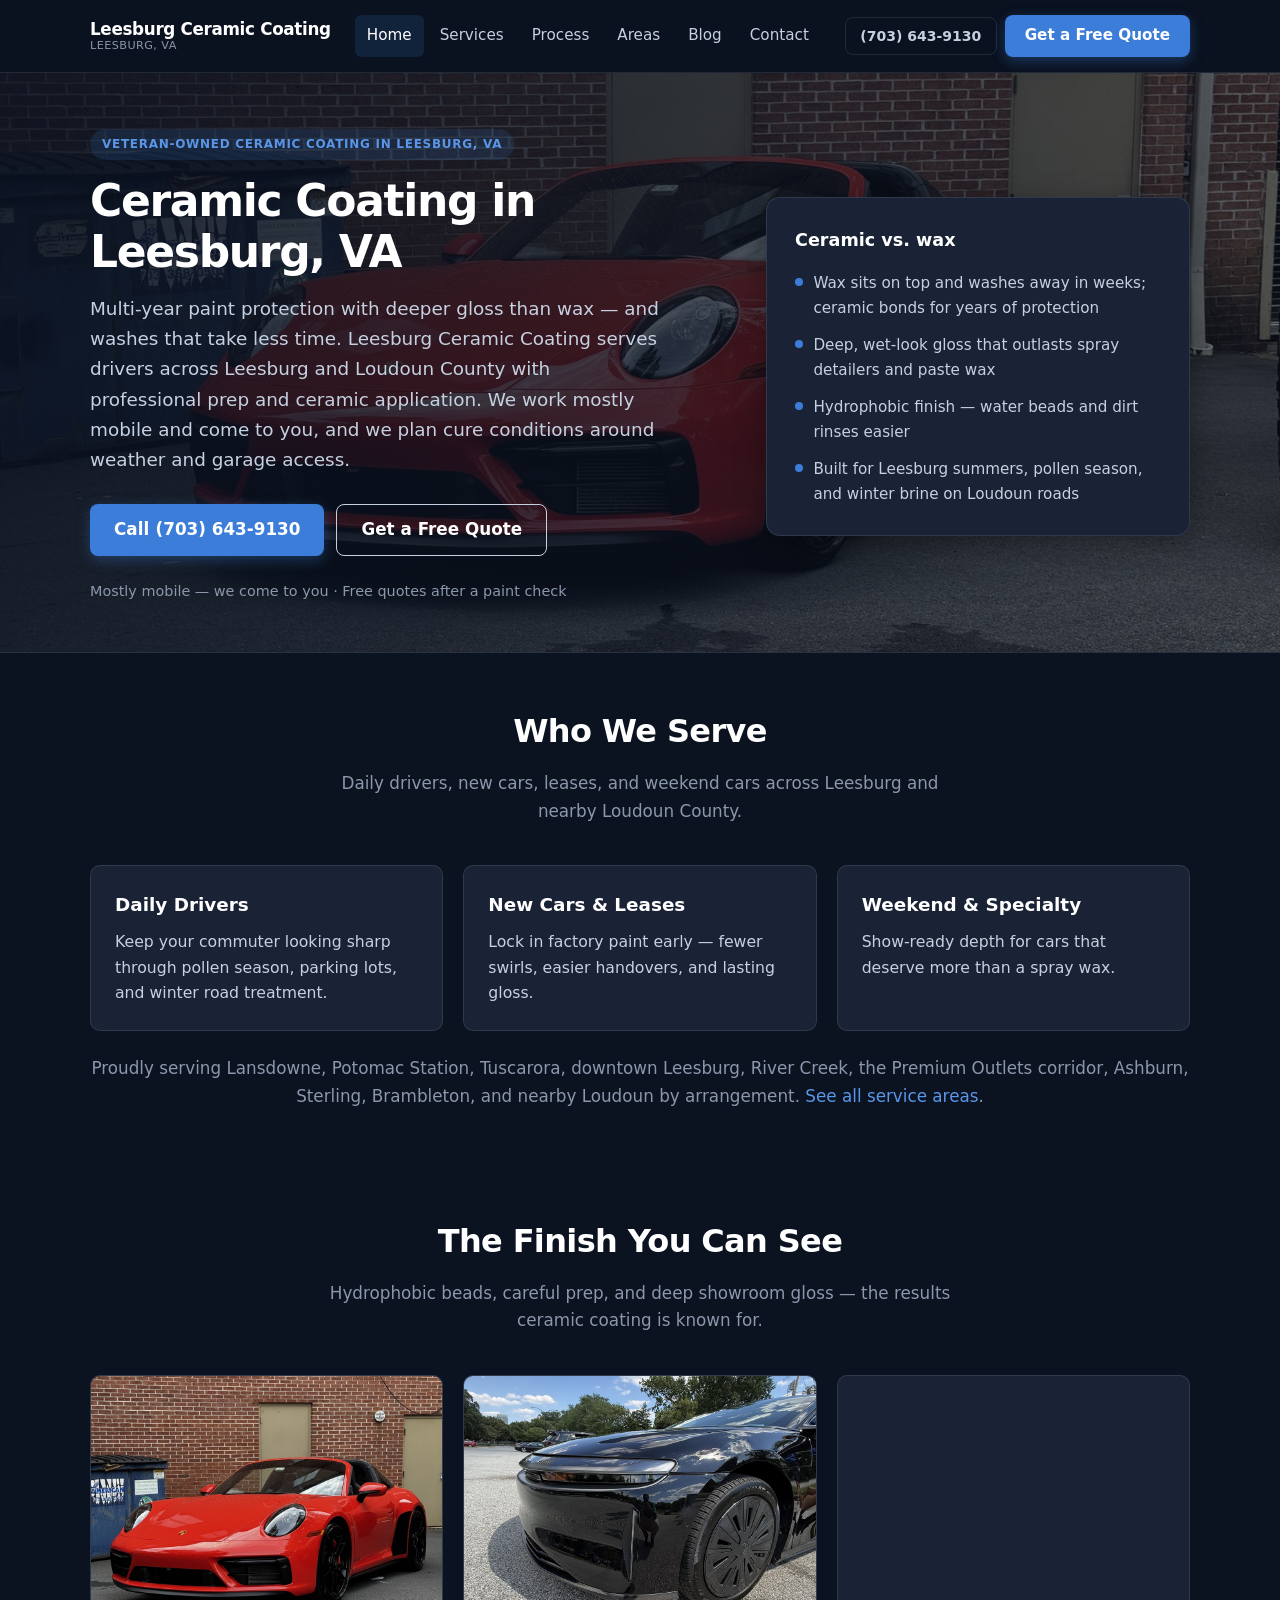
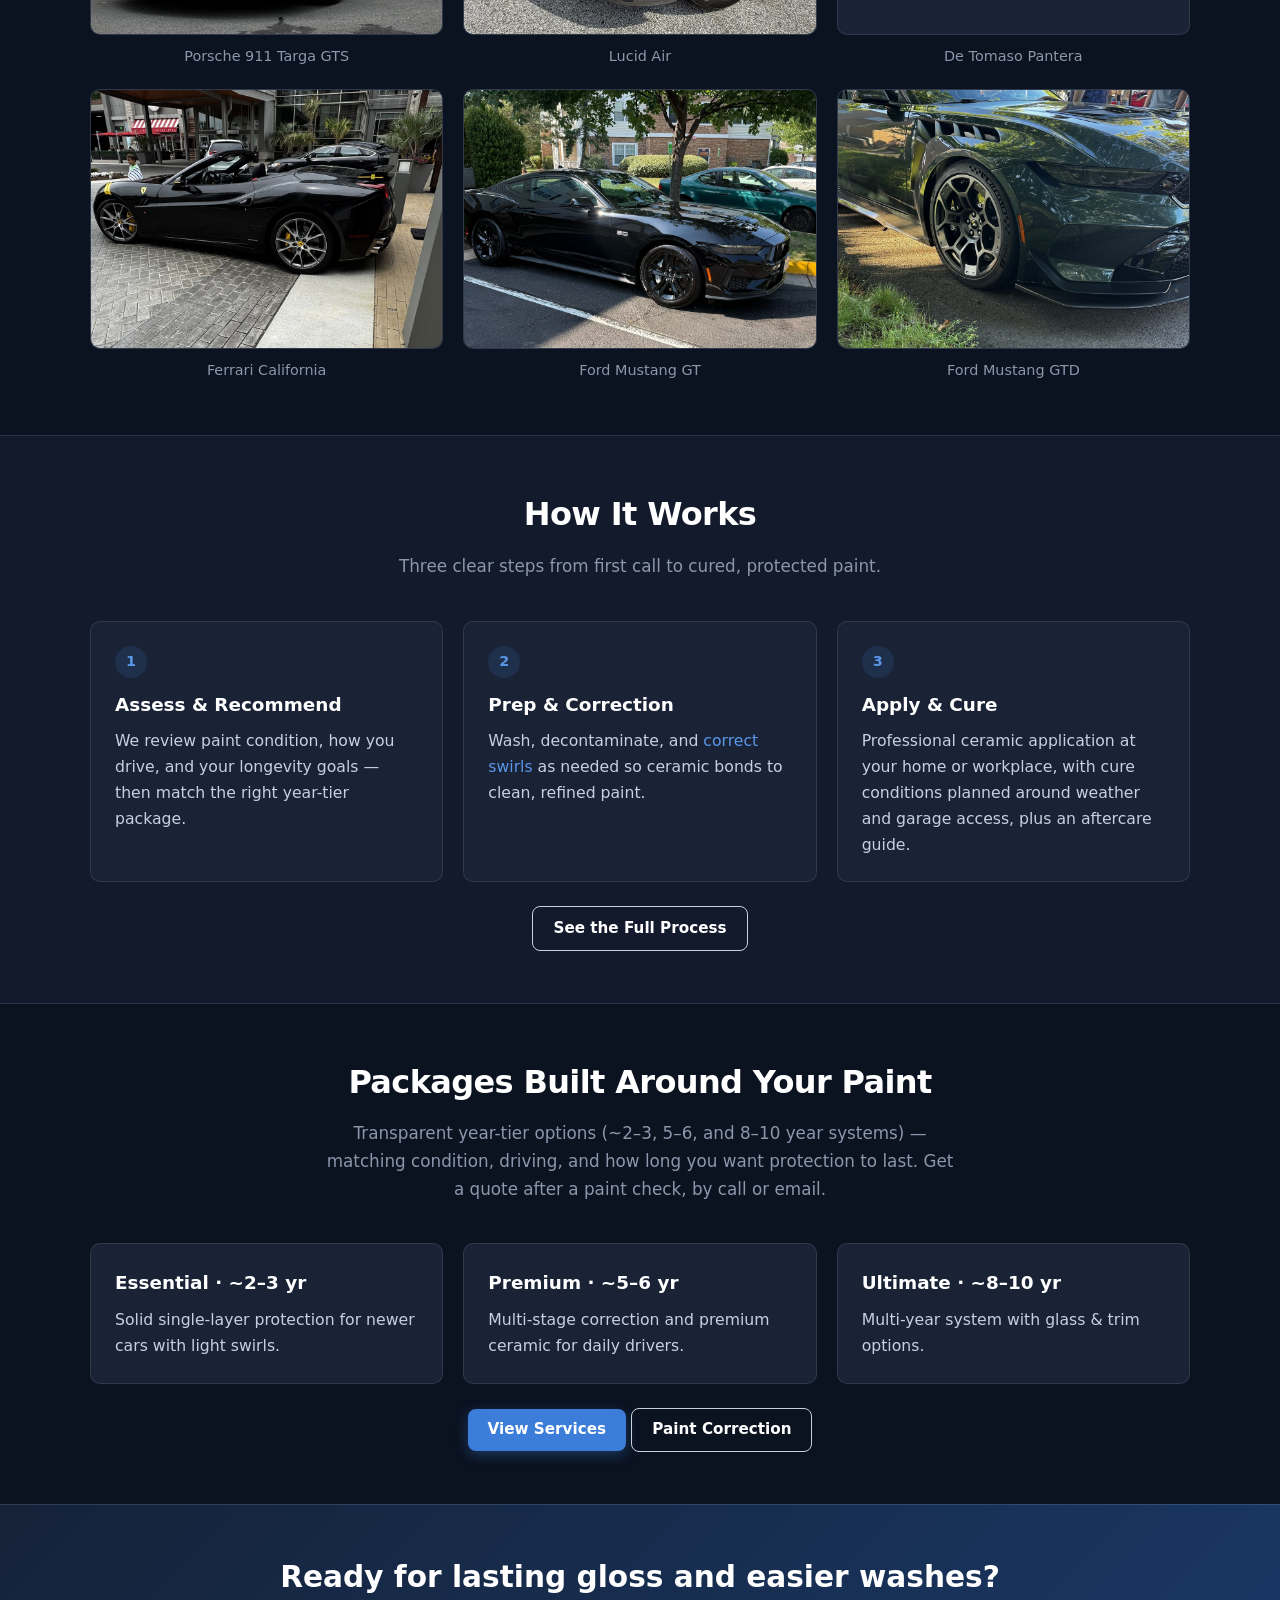
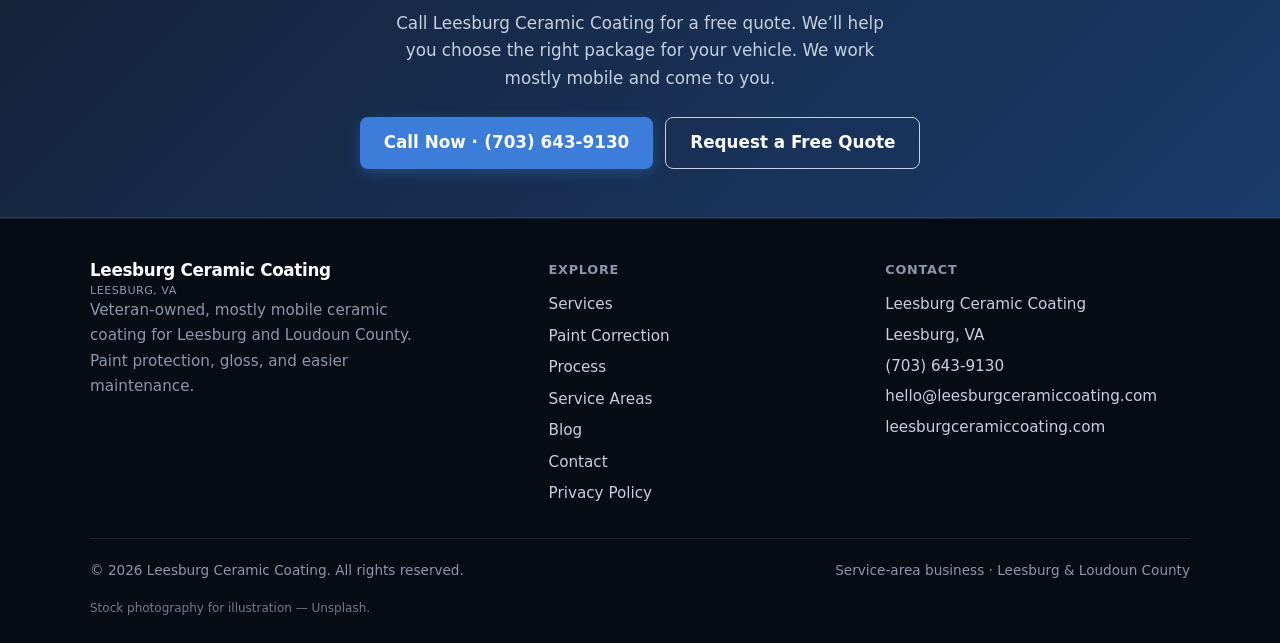
==== commit 8e1640da: "Launch fixes: customer-facing copy, remove bay/curing claims and badges, add privacy policy, canonic" ====
--- a/index.html
+++ b/index.html
@@ -4,7 +4,7 @@
   <meta charset="UTF-8">
   <meta name="viewport" content="width=device-width, initial-scale=1">
   <title>Ceramic Coating in Leesburg, VA | Leesburg Ceramic Coating</title>
-  <meta name="description" content="Ceramic coating in Leesburg, VA — multi-year paint protection, deeper gloss than wax, and easier washes. Loudoun County ceramic coating specialists. Call (703) 643-9130 for a free quote.">
+  <meta name="description" content="Ceramic coating in Leesburg, VA — multi-year paint protection, deeper gloss than wax, and easier washes. Veteran-owned and mostly mobile — we come to you. Call (703) 643-9130 for a free quote.">
   <link rel="canonical" href="https://leesburgceramiccoating.com/">
   <meta property="og:type" content="website">
   <meta property="og:title" content="Ceramic Coating in Leesburg, VA | Leesburg Ceramic Coating">
@@ -24,7 +24,7 @@
     "url": "https://leesburgceramiccoating.com",
     "telephone": "+17036439130",
     "email": "hello@leesburgceramiccoating.com",
-    "description": "Leesburg ceramic coating specialists serving Leesburg and Loudoun County, VA. Controlled-environment curing when quality requires it.",
+    "description": "Veteran-owned, mostly mobile ceramic coating serving Leesburg and Loudoun County, VA. We come to you.",
     "areaServed": [
       {"@type": "City", "name": "Leesburg", "containedInPlace": {"@type": "State", "name": "Virginia"}},
       {"@type": "Place", "name": "Lansdowne"},
@@ -36,10 +36,10 @@
       {"@type": "Place", "name": "Raspberry Falls"},
       {"@type": "City", "name": "Ashburn"},
       {"@type": "City", "name": "Sterling"},
-      {"@type": "City", "name": "Reston"},
       {"@type": "City", "name": "Brambleton"},
       {"@type": "City", "name": "Purcellville"},
-      {"@type": "City", "name": "Hamilton"}
+      {"@type": "City", "name": "Hamilton"},
+      {"@type": "AdministrativeArea", "name": "Loudoun County", "containedInPlace": {"@type": "State", "name": "Virginia"}}
     ]
   }
   </script>
@@ -47,10 +47,10 @@
 <body>
   <header class="site-header">
     <div class="container header-inner">
-      <a class="logo" href="index.html">Leesburg Ceramic Coating<span>Leesburg, VA</span></a>
+      <a class="logo" href="/">Leesburg Ceramic Coating<span>Leesburg, VA</span></a>
       <button class="nav-toggle" type="button" aria-expanded="false" aria-controls="main-nav">Menu</button>
       <nav class="main-nav" id="main-nav" aria-label="Primary">
-        <a href="index.html" aria-current="page">Home</a>
+        <a href="/" aria-current="page">Home</a>
         <a href="services.html">Services</a>
         <a href="process.html">Process</a>
         <a href="areas.html">Areas</a>
@@ -68,14 +68,14 @@
     <section class="hero hero--photo" style="--hero-bg: url('/images/porsche-911-targa-gts-hero.jpg')">
       <div class="container hero-grid">
         <div>
-          <p class="hero-badge">Leesburg ceramic coating specialists</p>
+          <p class="hero-badge">Veteran-owned ceramic coating in Leesburg, VA</p>
           <h1>Ceramic Coating in Leesburg, VA</h1>
-          <p class="hero-lead">Multi-year paint protection with deeper gloss than wax — and washes that take less time. Leesburg Ceramic Coating serves drivers across Leesburg and Loudoun County with professional prep, ceramic application, and controlled-environment curing when quality requires it.</p>
+          <p class="hero-lead">Multi-year paint protection with deeper gloss than wax — and washes that take less time. Leesburg Ceramic Coating serves drivers across Leesburg and Loudoun County with professional prep and ceramic application. We work mostly mobile and come to you, and we plan cure conditions around weather and garage access.</p>
           <div class="hero-actions">
             <a class="btn btn-primary btn-lg js-phone-link" href="tel:+17036439130">Call <span class="js-phone">(703) 643-9130</span></a>
             <a class="btn btn-outline btn-lg" href="contact.html">Get a Free Quote</a>
           </div>
-          <p class="hero-note">Trusted local specialists · Free quotes after a paint check · No hard sell</p>
+          <p class="hero-note">Mostly mobile — we come to you · Free quotes after a paint check</p>
         </div>
         <aside class="hero-card" aria-label="Why choose ceramic coating">
           <h2>Ceramic vs. wax</h2>
@@ -109,7 +109,7 @@
             <p>Show-ready depth for cars that deserve more than a spray wax.</p>
           </article>
         </div>
-        <p class="text-center muted mt-3">Proudly serving Lansdowne, Potomac Station, Tuscarora, downtown Leesburg, River Creek, the Premium Outlets corridor, Ashburn, Sterling, Reston, Brambleton, and nearby Loudoun by arrangement. <a href="areas.html">See all service areas</a>.</p>
+        <p class="text-center muted mt-3">Proudly serving Lansdowne, Potomac Station, Tuscarora, downtown Leesburg, River Creek, the Premium Outlets corridor, Ashburn, Sterling, Brambleton, and nearby Loudoun by arrangement. <a href="areas.html">See all service areas</a>.</p>
       </div>
     </section>
 
@@ -152,7 +152,7 @@
       <div class="container">
         <div class="section-header">
           <h2>How It Works</h2>
-          <p>Three clear steps from first call to cured, protected paint — not a driveway spray-and-go.</p>
+          <p>Three clear steps from first call to cured, protected paint.</p>
         </div>
         <div class="grid-3">
           <article class="card">
@@ -168,7 +168,7 @@
           <article class="card">
             <div class="step-num" aria-hidden="true">3</div>
             <h3>Apply &amp; Cure</h3>
-            <p>Professional ceramic application with controlled-environment curing — unlike typical driveway mobile installs — plus an aftercare guide.</p>
+            <p>Professional ceramic application at your home or workplace, with cure conditions planned around weather and garage access, plus an aftercare guide.</p>
           </article>
         </div>
         <p class="text-center mt-3"><a class="btn btn-outline" href="process.html">See the Full Process</a></p>
@@ -186,14 +186,13 @@
             <h3>Essential · ~2–3 yr</h3>
             <p>Solid single-layer protection for newer cars with light swirls.</p>
           </article>
-          <article class="card card-popular">
-            <span class="card-badge">Most Popular</span>
+          <article class="card">
             <h3>Premium · ~5–6 yr</h3>
             <p>Multi-stage correction and premium ceramic for daily drivers.</p>
           </article>
           <article class="card">
             <h3>Ultimate · ~8–10 yr</h3>
-            <p>High-end multi-year system with glass &amp; trim options.</p>
+            <p>Multi-year system with glass &amp; trim options.</p>
           </article>
         </div>
         <p class="text-center mt-3"><a class="btn btn-primary" href="services.html">View Services</a> <a class="btn btn-outline" href="paint-correction.html">Paint Correction</a></p>
@@ -203,7 +202,7 @@
     <section class="cta-band">
       <div class="container">
         <h2>Ready for lasting gloss and easier washes?</h2>
-        <p>Call Leesburg Ceramic Coating for a free quote. We’ll help you choose the right package for your vehicle — and book into a controlled Loudoun/Ashburn bay when quality requires it.</p>
+        <p>Call Leesburg Ceramic Coating for a free quote. We’ll help you choose the right package for your vehicle. We work mostly mobile and come to you.</p>
         <div class="cta-actions">
           <a class="btn btn-primary btn-lg js-phone-link" href="tel:+17036439130">Call Now · <span class="js-phone">(703) 643-9130</span></a>
           <a class="btn btn-outline btn-lg" href="contact.html">Request a Free Quote</a>
@@ -216,8 +215,8 @@
     <div class="container">
       <div class="footer-grid">
         <div class="footer-brand">
-          <a class="logo" href="index.html">Leesburg Ceramic Coating<span>Leesburg, VA</span></a>
-          <p>Professional ceramic coating for Leesburg and Loudoun County. Paint protection, gloss, and easier maintenance — without the fluff.</p>
+          <a class="logo" href="/">Leesburg Ceramic Coating<span>Leesburg, VA</span></a>
+          <p>Veteran-owned, mostly mobile ceramic coating for Leesburg and Loudoun County. Paint protection, gloss, and easier maintenance.</p>
         </div>
         <div class="footer-col">
           <h3>Explore</h3>
@@ -228,6 +227,7 @@
             <li><a href="areas.html">Service Areas</a></li>
             <li><a href="/blog/">Blog</a></li>
             <li><a href="contact.html">Contact</a></li>
+            <li><a href="/privacy.html">Privacy Policy</a></li>
           </ul>
         </div>
         <div class="footer-col">
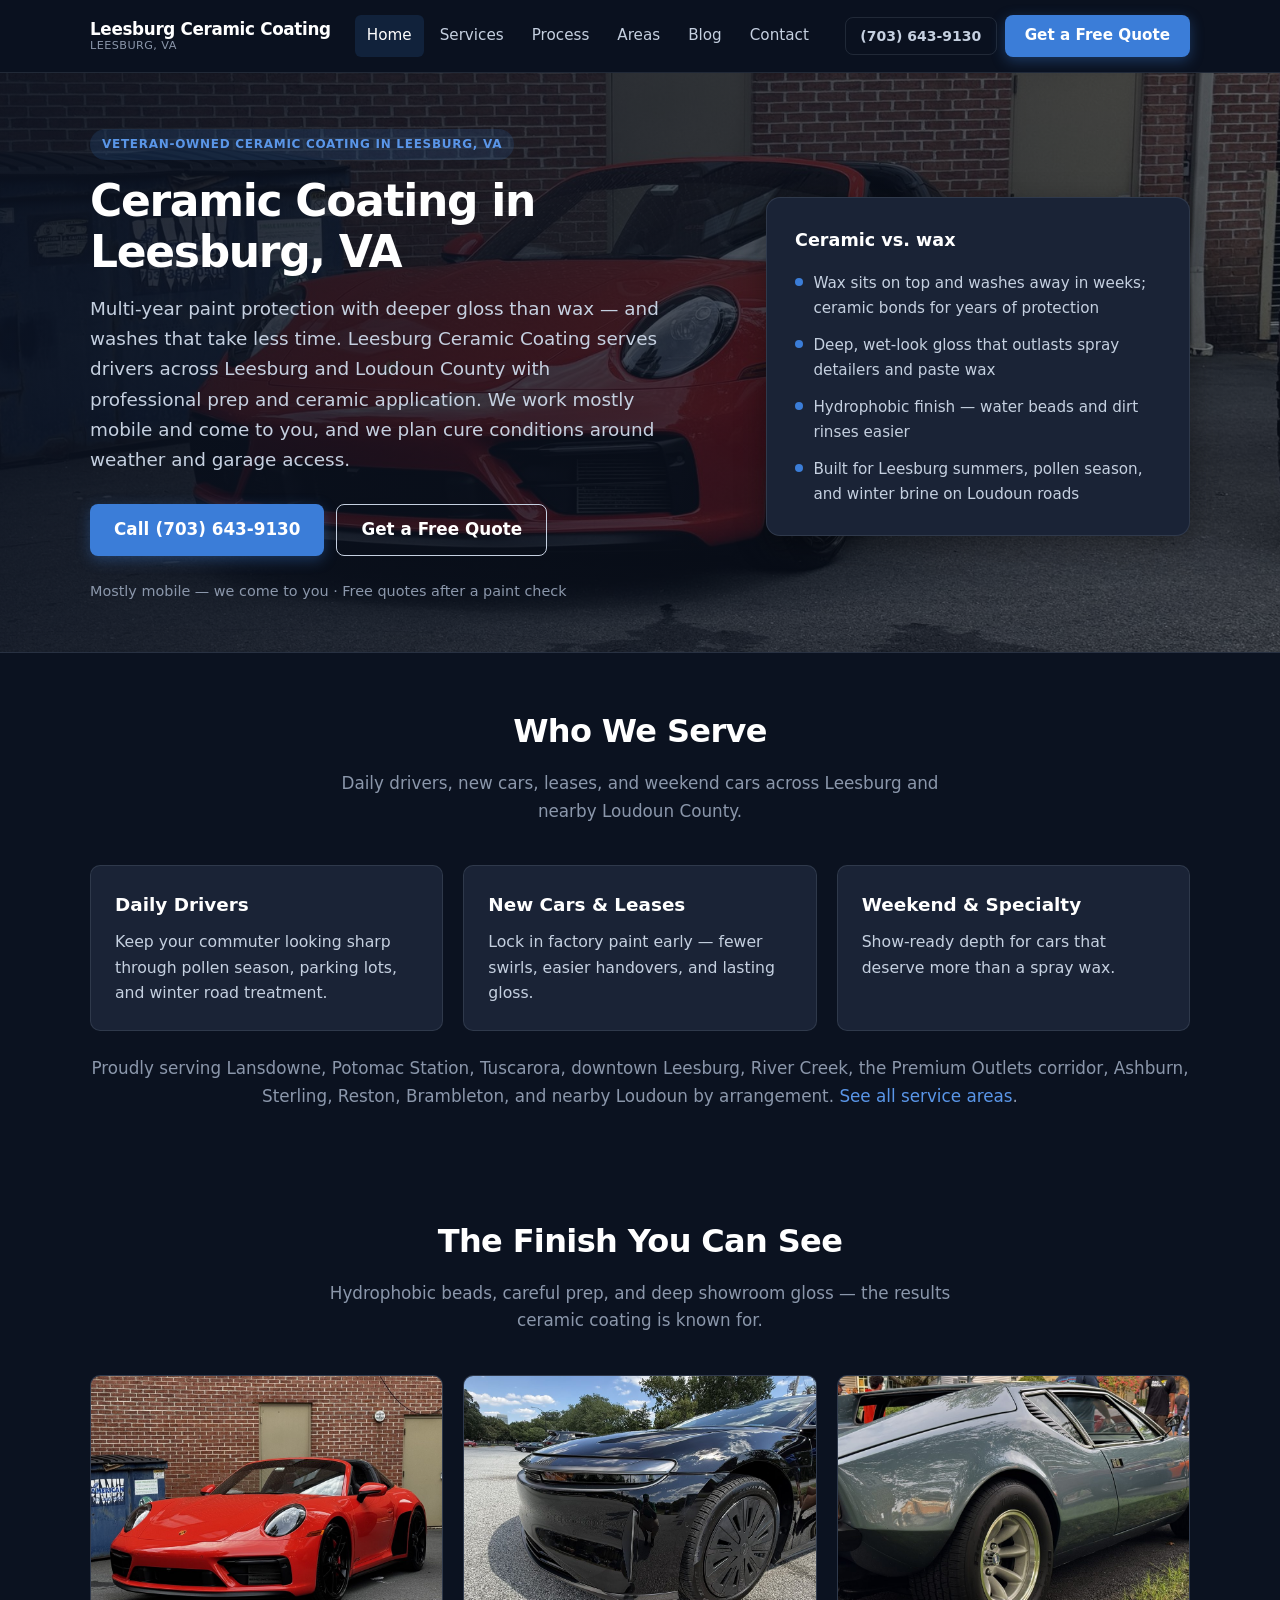
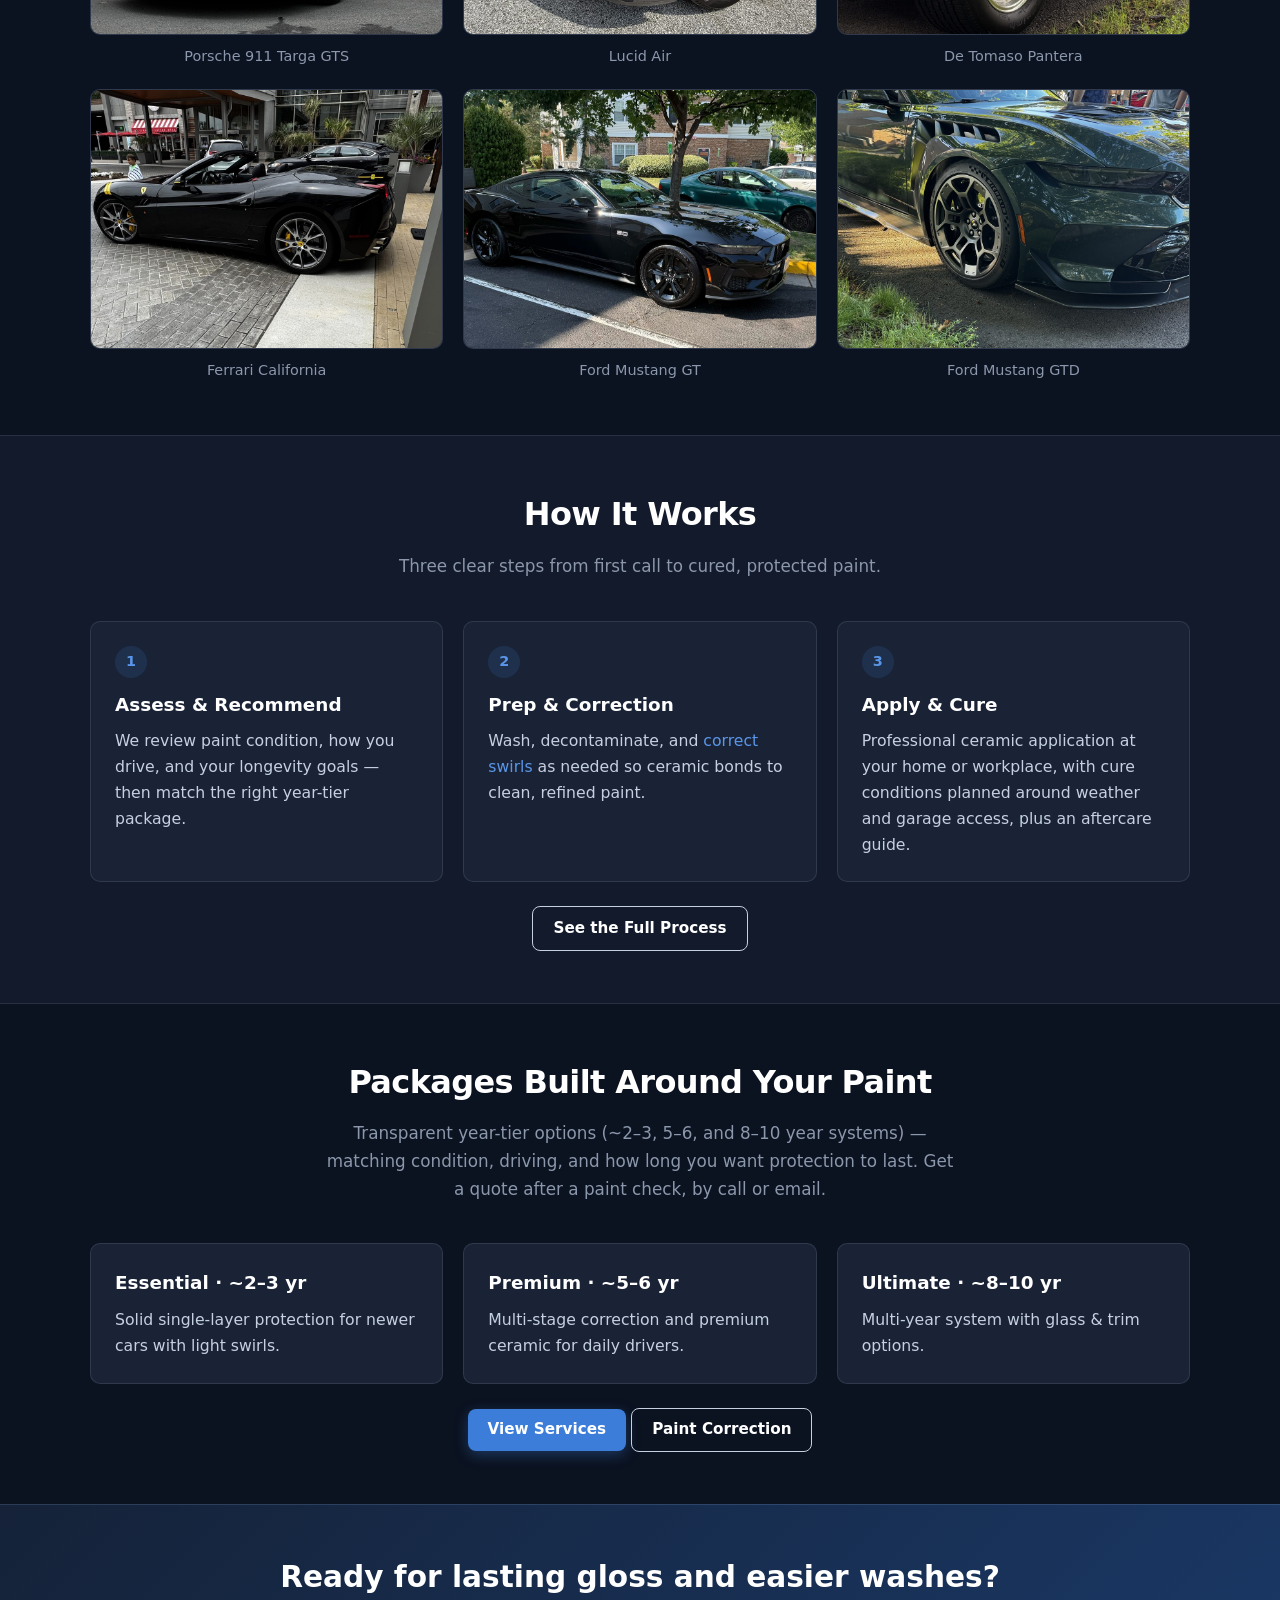
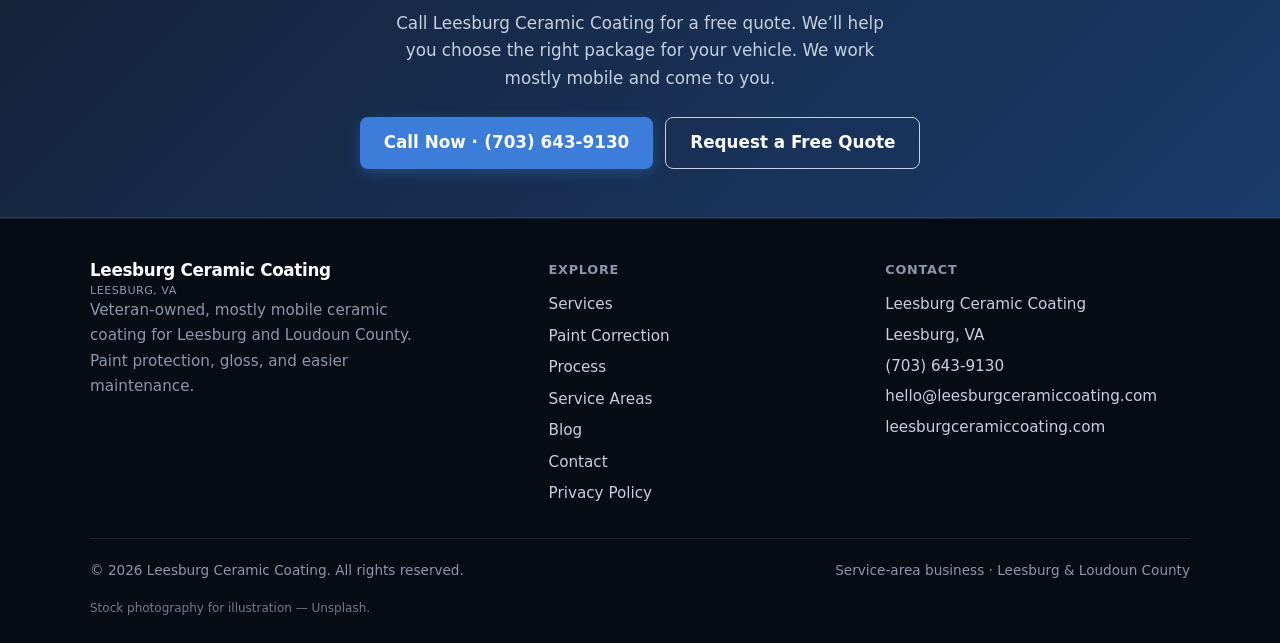
==== commit 8092d34e: "Restore Reston to service area (JSON-LD, areas meta/tag, home serving line); keep Loudoun County are" ====
--- a/index.html
+++ b/index.html
@@ -36,6 +36,7 @@
       {"@type": "Place", "name": "Raspberry Falls"},
       {"@type": "City", "name": "Ashburn"},
       {"@type": "City", "name": "Sterling"},
+      {"@type": "City", "name": "Reston"},
       {"@type": "City", "name": "Brambleton"},
       {"@type": "City", "name": "Purcellville"},
       {"@type": "City", "name": "Hamilton"},
@@ -109,7 +110,7 @@
             <p>Show-ready depth for cars that deserve more than a spray wax.</p>
           </article>
         </div>
-        <p class="text-center muted mt-3">Proudly serving Lansdowne, Potomac Station, Tuscarora, downtown Leesburg, River Creek, the Premium Outlets corridor, Ashburn, Sterling, Brambleton, and nearby Loudoun by arrangement. <a href="areas.html">See all service areas</a>.</p>
+        <p class="text-center muted mt-3">Proudly serving Lansdowne, Potomac Station, Tuscarora, downtown Leesburg, River Creek, the Premium Outlets corridor, Ashburn, Sterling, Reston, Brambleton, and nearby Loudoun by arrangement. <a href="areas.html">See all service areas</a>.</p>
       </div>
     </section>
 
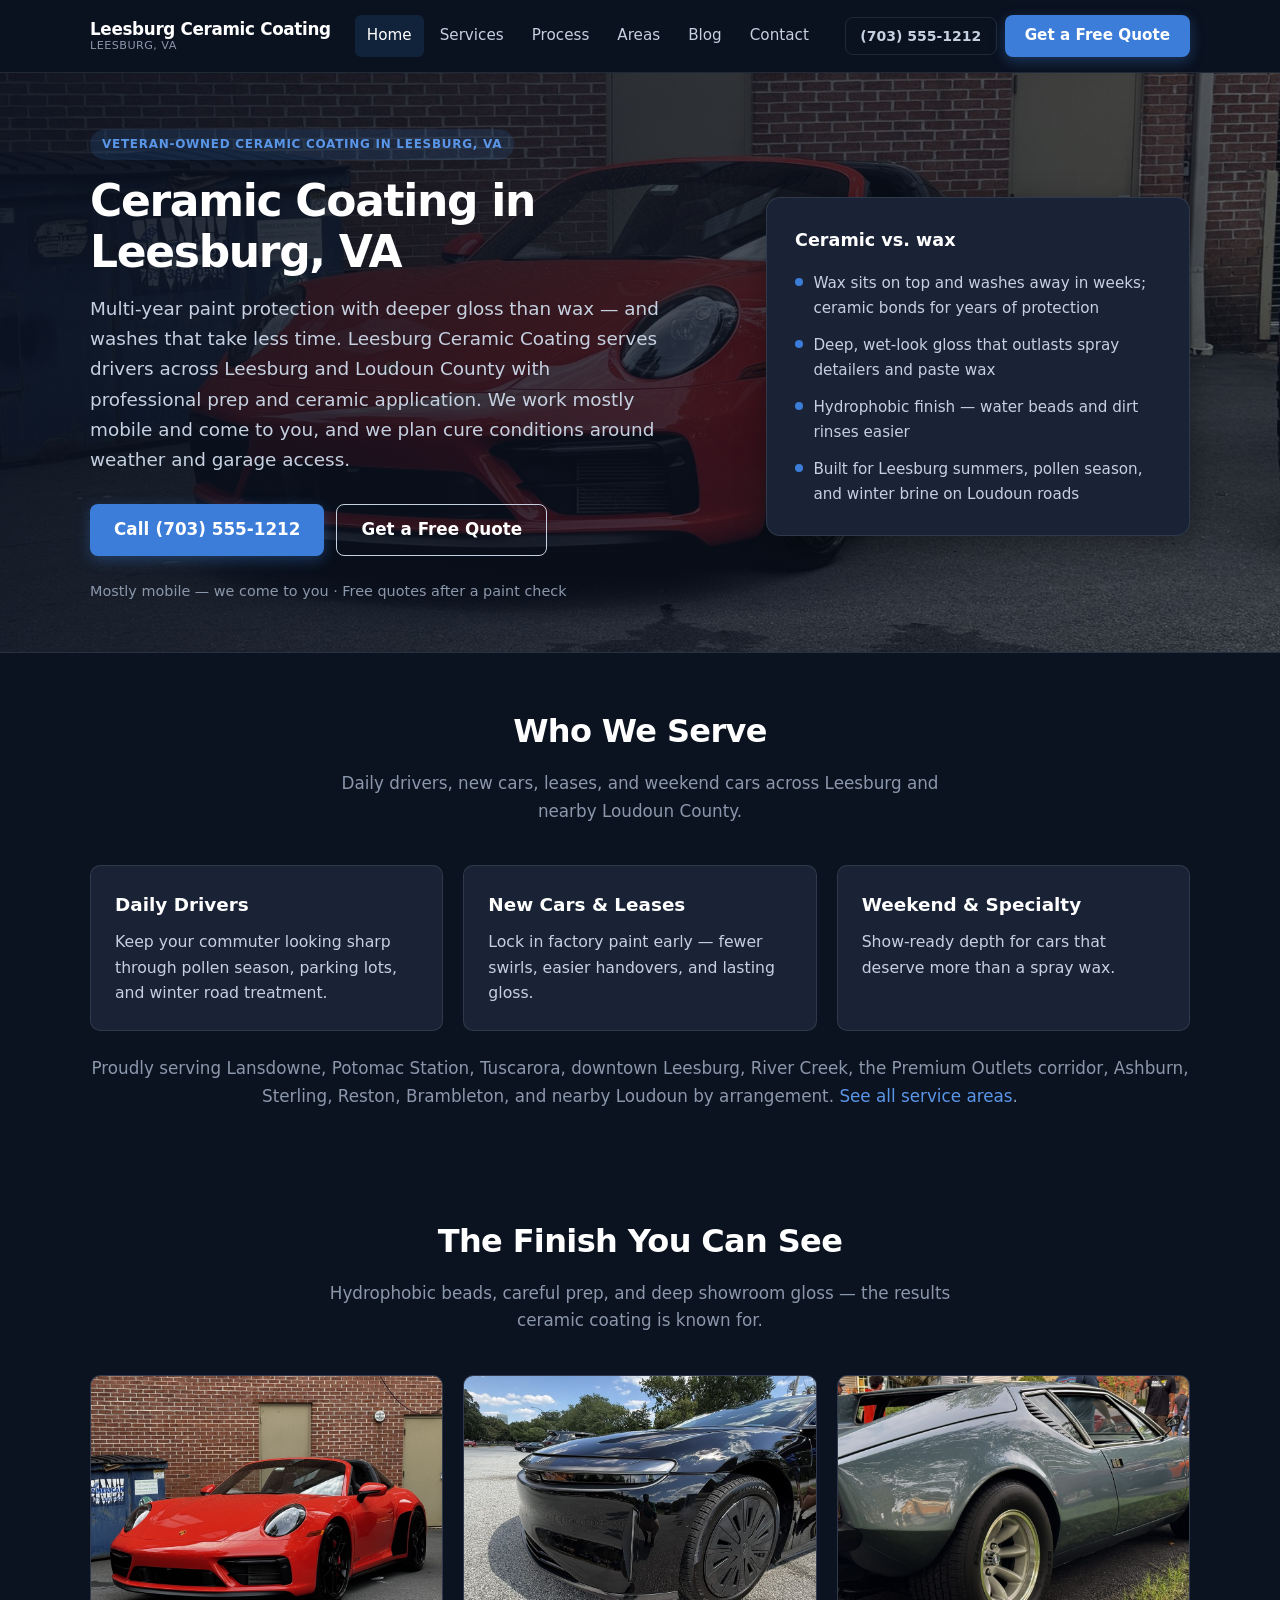
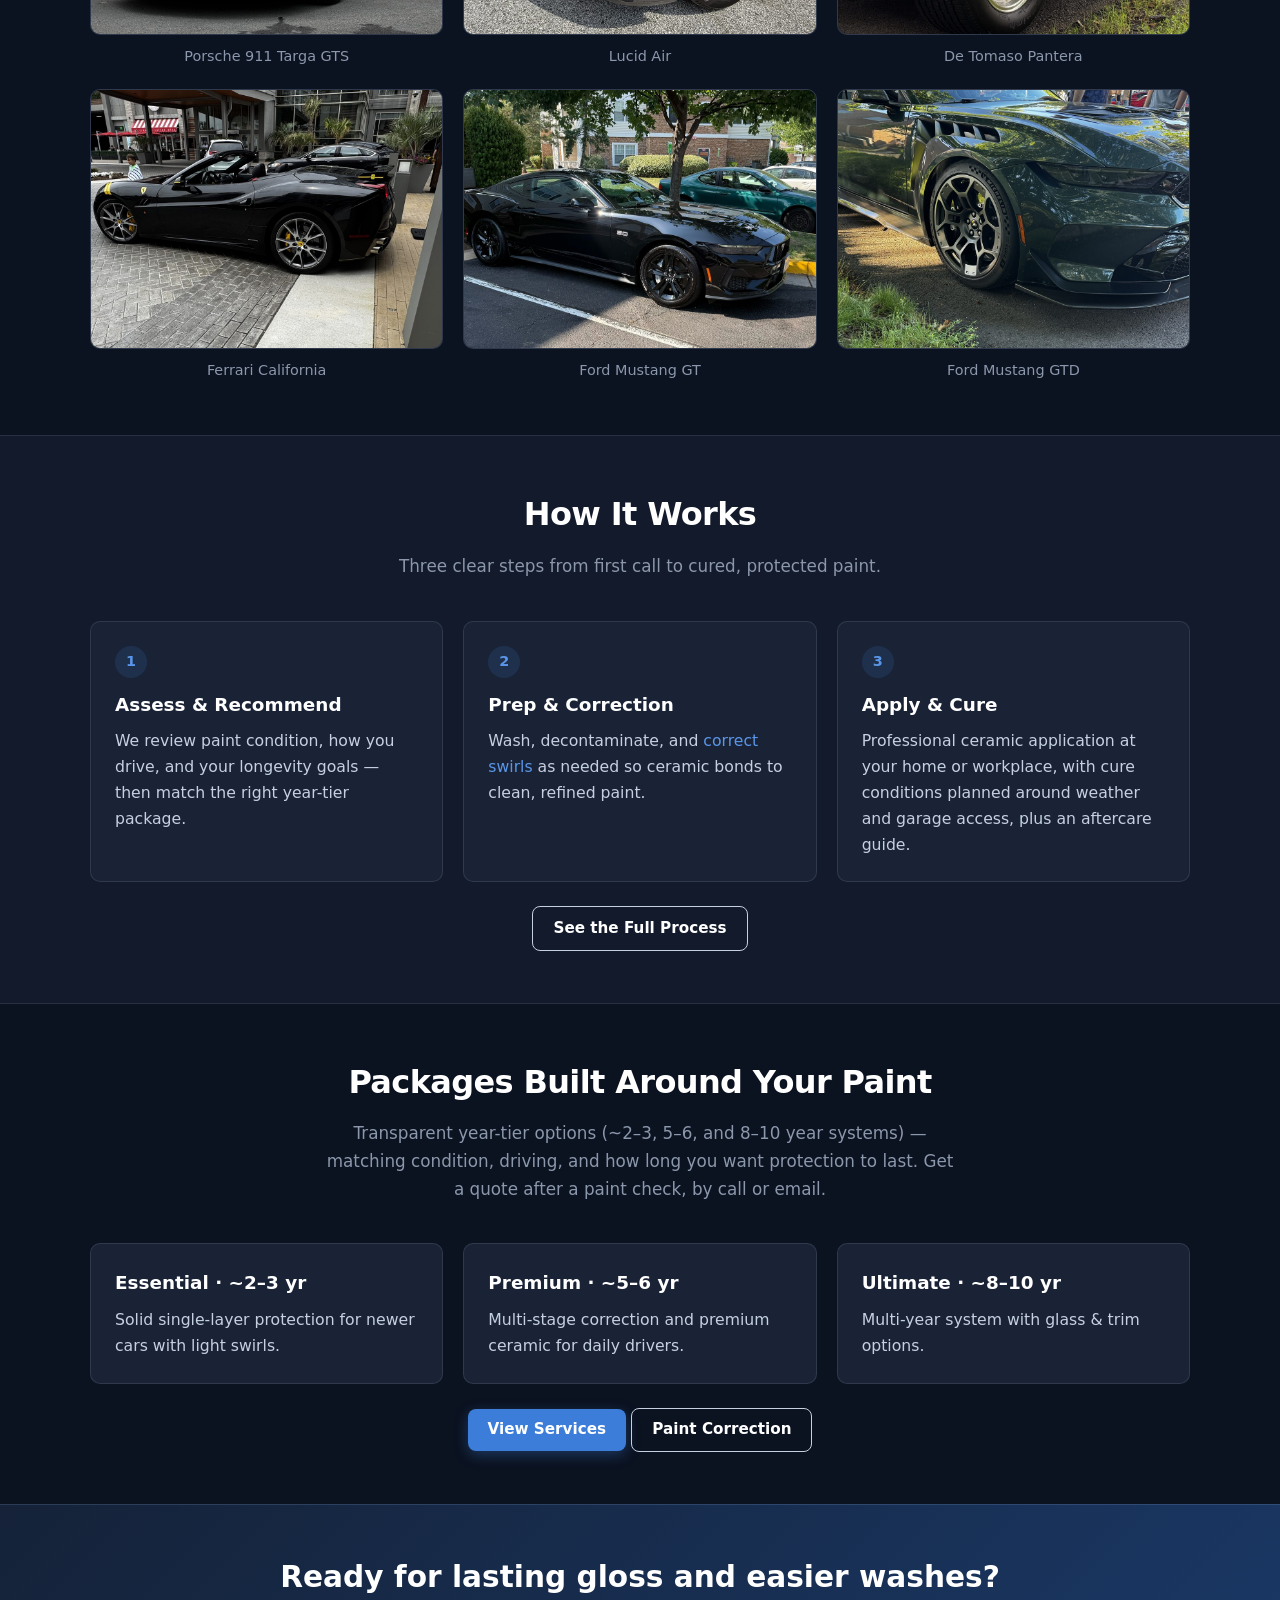
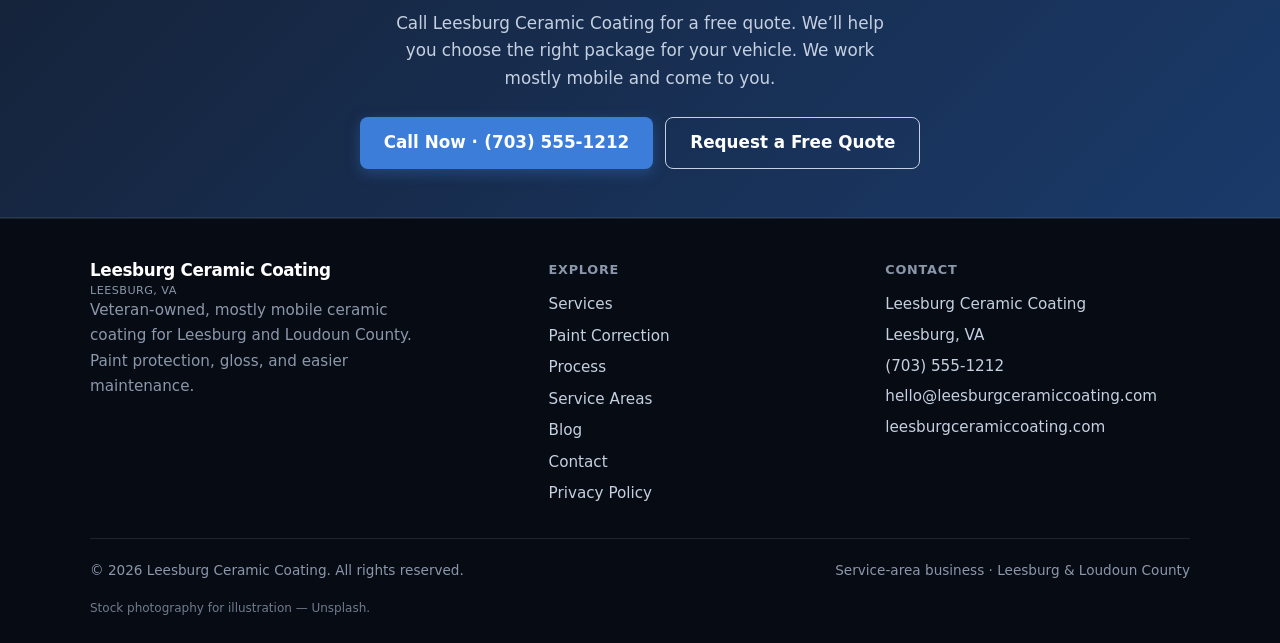
==== commit bf5ac9e9: "Change business phone to (703) 555-1212 (+17035551212) site-wide; note CallRail swap.js no longer ma" ====
--- a/index.html
+++ b/index.html
@@ -4,16 +4,16 @@
   <meta charset="UTF-8">
   <meta name="viewport" content="width=device-width, initial-scale=1">
   <title>Ceramic Coating in Leesburg, VA | Leesburg Ceramic Coating</title>
-  <meta name="description" content="Ceramic coating in Leesburg, VA — multi-year paint protection, deeper gloss than wax, and easier washes. Veteran-owned and mostly mobile — we come to you. Call (703) 643-9130 for a free quote.">
+  <meta name="description" content="Ceramic coating in Leesburg, VA — multi-year paint protection, deeper gloss than wax, and easier washes. Veteran-owned and mostly mobile — we come to you. Call (703) 555-1212 for a free quote.">
   <link rel="canonical" href="https://leesburgceramiccoating.com/">
   <meta property="og:type" content="website">
   <meta property="og:title" content="Ceramic Coating in Leesburg, VA | Leesburg Ceramic Coating">
-  <meta property="og:description" content="Ceramic coating in Leesburg, VA — multi-year paint protection, deeper gloss than wax, and easier washes. Call (703) 643-9130 for a free quote.">
+  <meta property="og:description" content="Ceramic coating in Leesburg, VA — multi-year paint protection, deeper gloss than wax, and easier washes. Call (703) 555-1212 for a free quote.">
   <meta property="og:url" content="https://leesburgceramiccoating.com/">
   <meta property="og:site_name" content="Leesburg Ceramic Coating">
   <meta name="twitter:card" content="summary">
   <meta name="twitter:title" content="Ceramic Coating in Leesburg, VA | Leesburg Ceramic Coating">
-  <meta name="twitter:description" content="Ceramic coating in Leesburg, VA. Call (703) 643-9130 for a free quote.">
+  <meta name="twitter:description" content="Ceramic coating in Leesburg, VA. Call (703) 555-1212 for a free quote.">
   <link rel="icon" href="favicon.svg" type="image/svg+xml">
   <link rel="stylesheet" href="css/styles.css">
   <script type="application/ld+json">
@@ -22,7 +22,7 @@
     "@type": "LocalBusiness",
     "name": "Leesburg Ceramic Coating",
     "url": "https://leesburgceramiccoating.com",
-    "telephone": "+17036439130",
+    "telephone": "+17035551212",
     "email": "hello@leesburgceramiccoating.com",
     "description": "Veteran-owned, mostly mobile ceramic coating serving Leesburg and Loudoun County, VA. We come to you.",
     "areaServed": [
@@ -59,7 +59,7 @@
         <a href="contact.html">Contact</a>
       </nav>
       <div class="header-cta">
-        <a class="btn btn-ghost js-phone-link js-phone" href="tel:+17036439130">(703) 643-9130</a>
+        <a class="btn btn-ghost js-phone-link js-phone" href="tel:+17035551212">(703) 555-1212</a>
         <a class="btn btn-primary" href="contact.html">Get a Free Quote</a>
       </div>
     </div>
@@ -73,7 +73,7 @@
           <h1>Ceramic Coating in Leesburg, VA</h1>
           <p class="hero-lead">Multi-year paint protection with deeper gloss than wax — and washes that take less time. Leesburg Ceramic Coating serves drivers across Leesburg and Loudoun County with professional prep and ceramic application. We work mostly mobile and come to you, and we plan cure conditions around weather and garage access.</p>
           <div class="hero-actions">
-            <a class="btn btn-primary btn-lg js-phone-link" href="tel:+17036439130">Call <span class="js-phone">(703) 643-9130</span></a>
+            <a class="btn btn-primary btn-lg js-phone-link" href="tel:+17035551212">Call <span class="js-phone">(703) 555-1212</span></a>
             <a class="btn btn-outline btn-lg" href="contact.html">Get a Free Quote</a>
           </div>
           <p class="hero-note">Mostly mobile — we come to you · Free quotes after a paint check</p>
@@ -205,7 +205,7 @@
         <h2>Ready for lasting gloss and easier washes?</h2>
         <p>Call Leesburg Ceramic Coating for a free quote. We’ll help you choose the right package for your vehicle. We work mostly mobile and come to you.</p>
         <div class="cta-actions">
-          <a class="btn btn-primary btn-lg js-phone-link" href="tel:+17036439130">Call Now · <span class="js-phone">(703) 643-9130</span></a>
+          <a class="btn btn-primary btn-lg js-phone-link" href="tel:+17035551212">Call Now · <span class="js-phone">(703) 555-1212</span></a>
           <a class="btn btn-outline btn-lg" href="contact.html">Request a Free Quote</a>
         </div>
       </div>
@@ -236,7 +236,7 @@
           <div class="footer-nap">
             <span>Leesburg Ceramic Coating</span>
             <span>Leesburg, VA</span>
-            <a class="js-phone-link js-phone" href="tel:+17036439130">(703) 643-9130</a>
+            <a class="js-phone-link js-phone" href="tel:+17035551212">(703) 555-1212</a>
             <a href="mailto:hello@leesburgceramiccoating.com">hello@leesburgceramiccoating.com</a>
             <a href="https://leesburgceramiccoating.com">leesburgceramiccoating.com</a>
           </div>
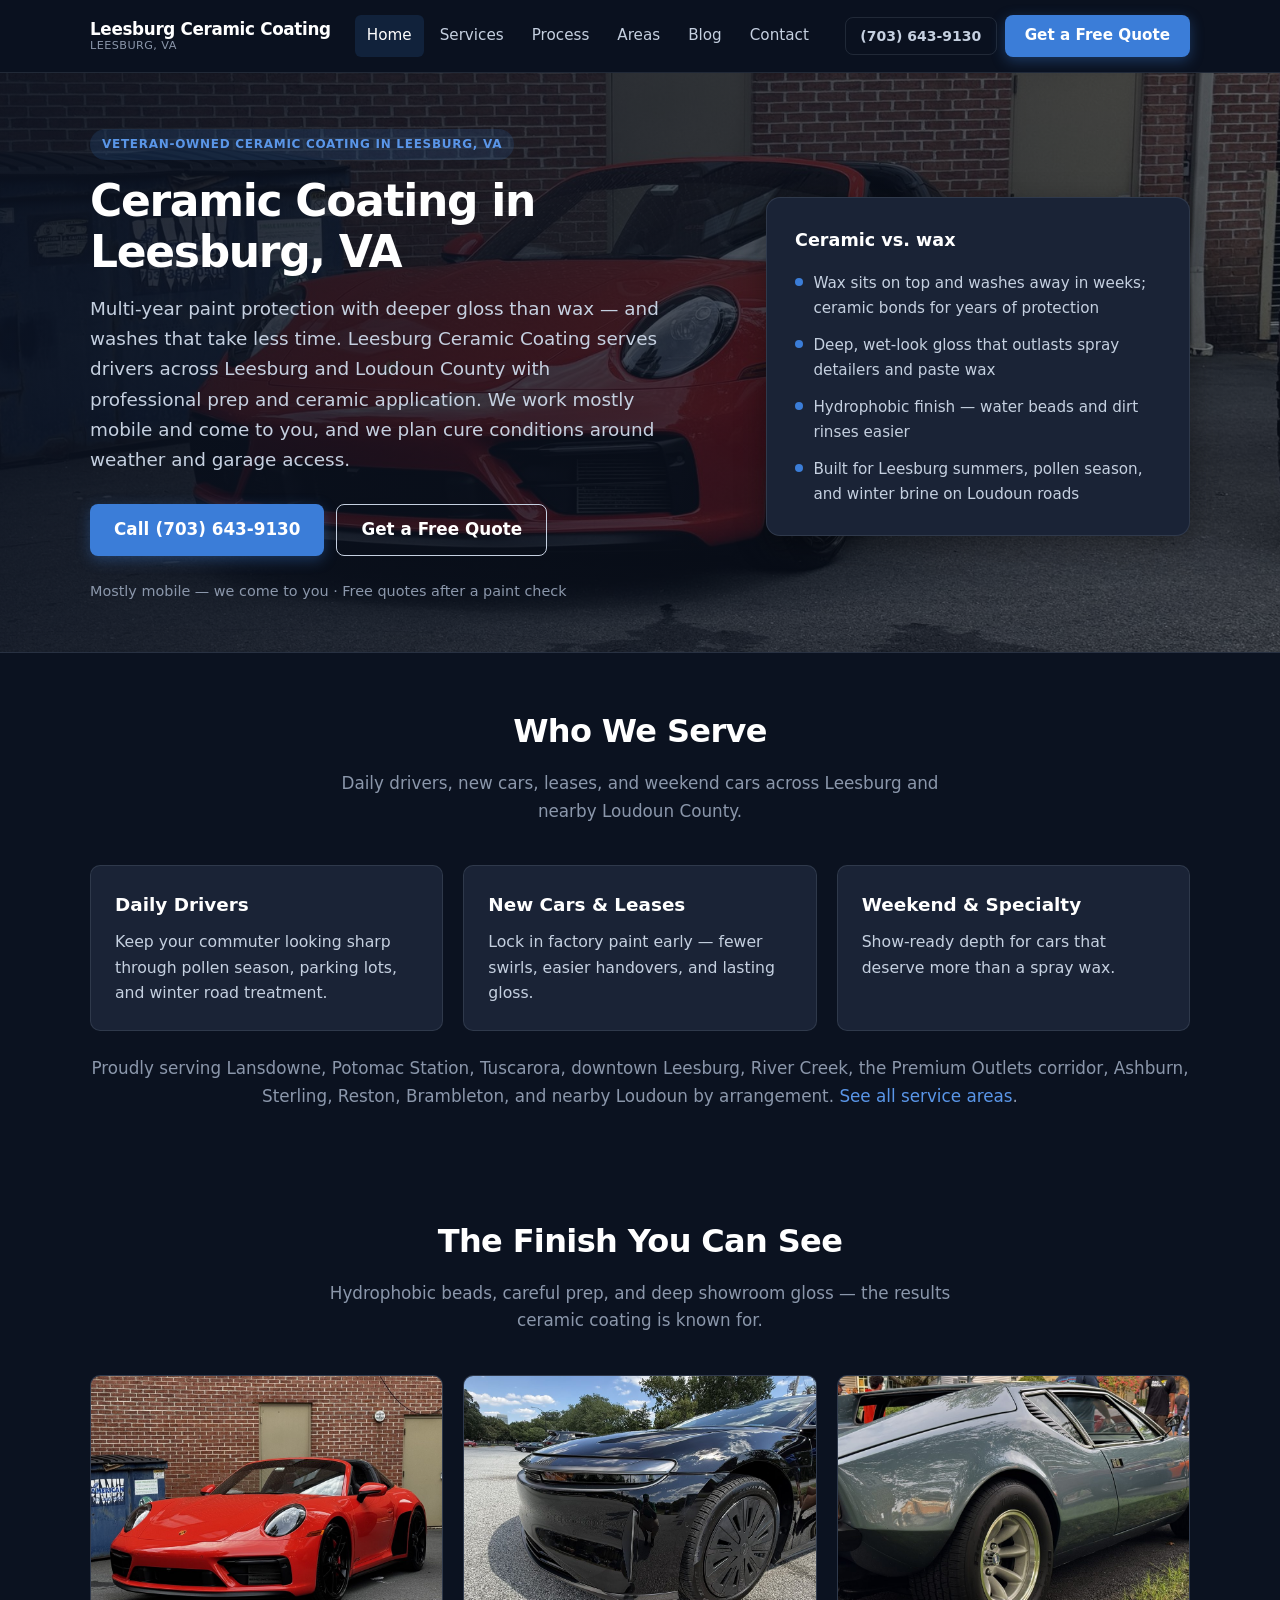
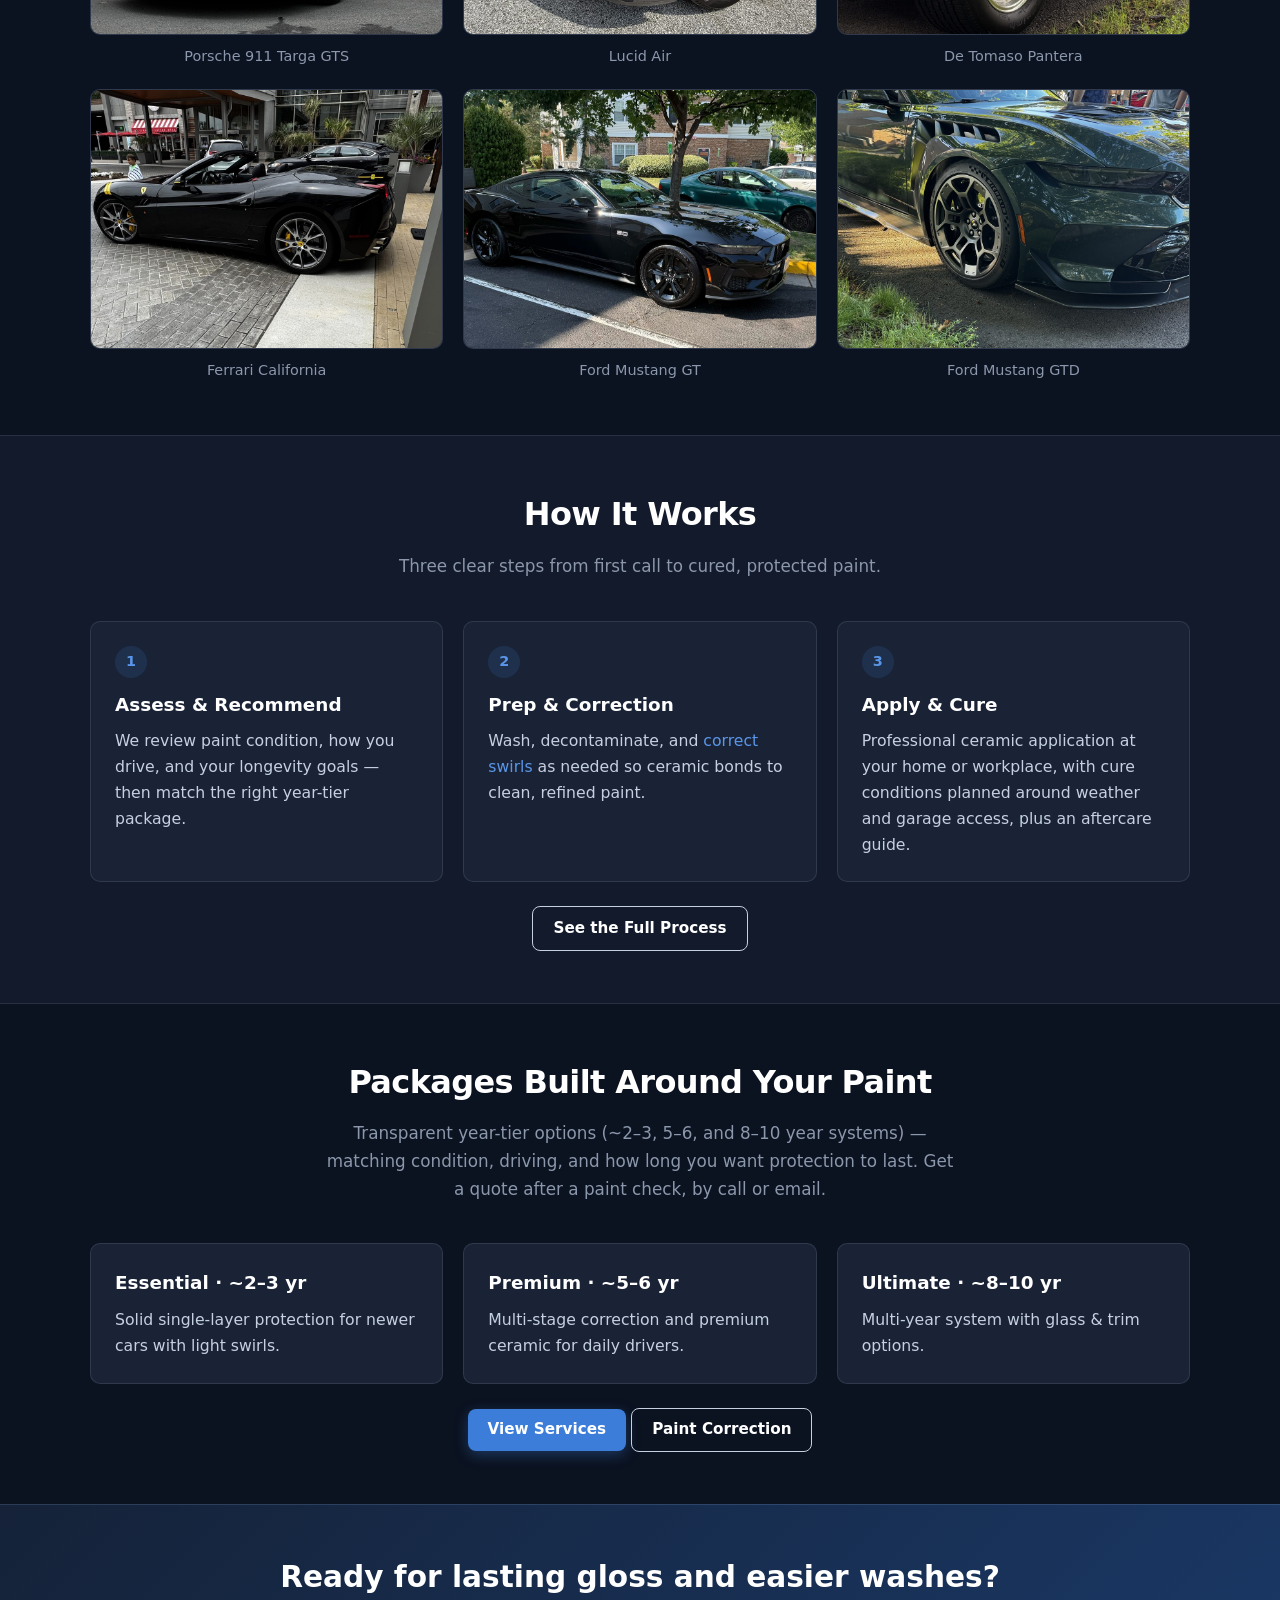
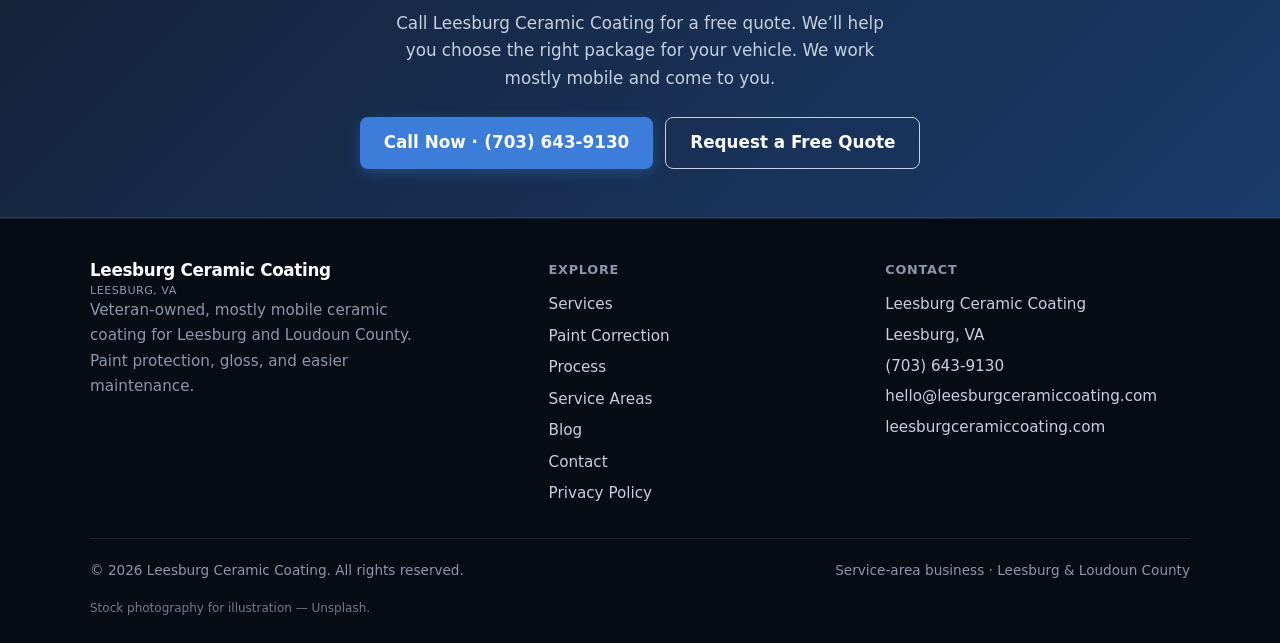
==== commit b04649bf: "Revert "Change business phone to (703) 555-1212 (+17035551212) site-wide; note CallRail swap.js no l" ====
--- a/index.html
+++ b/index.html
@@ -4,16 +4,16 @@
   <meta charset="UTF-8">
   <meta name="viewport" content="width=device-width, initial-scale=1">
   <title>Ceramic Coating in Leesburg, VA | Leesburg Ceramic Coating</title>
-  <meta name="description" content="Ceramic coating in Leesburg, VA — multi-year paint protection, deeper gloss than wax, and easier washes. Veteran-owned and mostly mobile — we come to you. Call (703) 555-1212 for a free quote.">
+  <meta name="description" content="Ceramic coating in Leesburg, VA — multi-year paint protection, deeper gloss than wax, and easier washes. Veteran-owned and mostly mobile — we come to you. Call (703) 643-9130 for a free quote.">
   <link rel="canonical" href="https://leesburgceramiccoating.com/">
   <meta property="og:type" content="website">
   <meta property="og:title" content="Ceramic Coating in Leesburg, VA | Leesburg Ceramic Coating">
-  <meta property="og:description" content="Ceramic coating in Leesburg, VA — multi-year paint protection, deeper gloss than wax, and easier washes. Call (703) 555-1212 for a free quote.">
+  <meta property="og:description" content="Ceramic coating in Leesburg, VA — multi-year paint protection, deeper gloss than wax, and easier washes. Call (703) 643-9130 for a free quote.">
   <meta property="og:url" content="https://leesburgceramiccoating.com/">
   <meta property="og:site_name" content="Leesburg Ceramic Coating">
   <meta name="twitter:card" content="summary">
   <meta name="twitter:title" content="Ceramic Coating in Leesburg, VA | Leesburg Ceramic Coating">
-  <meta name="twitter:description" content="Ceramic coating in Leesburg, VA. Call (703) 555-1212 for a free quote.">
+  <meta name="twitter:description" content="Ceramic coating in Leesburg, VA. Call (703) 643-9130 for a free quote.">
   <link rel="icon" href="favicon.svg" type="image/svg+xml">
   <link rel="stylesheet" href="css/styles.css">
   <script type="application/ld+json">
@@ -22,7 +22,7 @@
     "@type": "LocalBusiness",
     "name": "Leesburg Ceramic Coating",
     "url": "https://leesburgceramiccoating.com",
-    "telephone": "+17035551212",
+    "telephone": "+17036439130",
     "email": "hello@leesburgceramiccoating.com",
     "description": "Veteran-owned, mostly mobile ceramic coating serving Leesburg and Loudoun County, VA. We come to you.",
     "areaServed": [
@@ -59,7 +59,7 @@
         <a href="contact.html">Contact</a>
       </nav>
       <div class="header-cta">
-        <a class="btn btn-ghost js-phone-link js-phone" href="tel:+17035551212">(703) 555-1212</a>
+        <a class="btn btn-ghost js-phone-link js-phone" href="tel:+17036439130">(703) 643-9130</a>
         <a class="btn btn-primary" href="contact.html">Get a Free Quote</a>
       </div>
     </div>
@@ -73,7 +73,7 @@
           <h1>Ceramic Coating in Leesburg, VA</h1>
           <p class="hero-lead">Multi-year paint protection with deeper gloss than wax — and washes that take less time. Leesburg Ceramic Coating serves drivers across Leesburg and Loudoun County with professional prep and ceramic application. We work mostly mobile and come to you, and we plan cure conditions around weather and garage access.</p>
           <div class="hero-actions">
-            <a class="btn btn-primary btn-lg js-phone-link" href="tel:+17035551212">Call <span class="js-phone">(703) 555-1212</span></a>
+            <a class="btn btn-primary btn-lg js-phone-link" href="tel:+17036439130">Call <span class="js-phone">(703) 643-9130</span></a>
             <a class="btn btn-outline btn-lg" href="contact.html">Get a Free Quote</a>
           </div>
           <p class="hero-note">Mostly mobile — we come to you · Free quotes after a paint check</p>
@@ -205,7 +205,7 @@
         <h2>Ready for lasting gloss and easier washes?</h2>
         <p>Call Leesburg Ceramic Coating for a free quote. We’ll help you choose the right package for your vehicle. We work mostly mobile and come to you.</p>
         <div class="cta-actions">
-          <a class="btn btn-primary btn-lg js-phone-link" href="tel:+17035551212">Call Now · <span class="js-phone">(703) 555-1212</span></a>
+          <a class="btn btn-primary btn-lg js-phone-link" href="tel:+17036439130">Call Now · <span class="js-phone">(703) 643-9130</span></a>
           <a class="btn btn-outline btn-lg" href="contact.html">Request a Free Quote</a>
         </div>
       </div>
@@ -236,7 +236,7 @@
           <div class="footer-nap">
             <span>Leesburg Ceramic Coating</span>
             <span>Leesburg, VA</span>
-            <a class="js-phone-link js-phone" href="tel:+17035551212">(703) 555-1212</a>
+            <a class="js-phone-link js-phone" href="tel:+17036439130">(703) 643-9130</a>
             <a href="mailto:hello@leesburgceramiccoating.com">hello@leesburgceramiccoating.com</a>
             <a href="https://leesburgceramiccoating.com">leesburgceramiccoating.com</a>
           </div>
